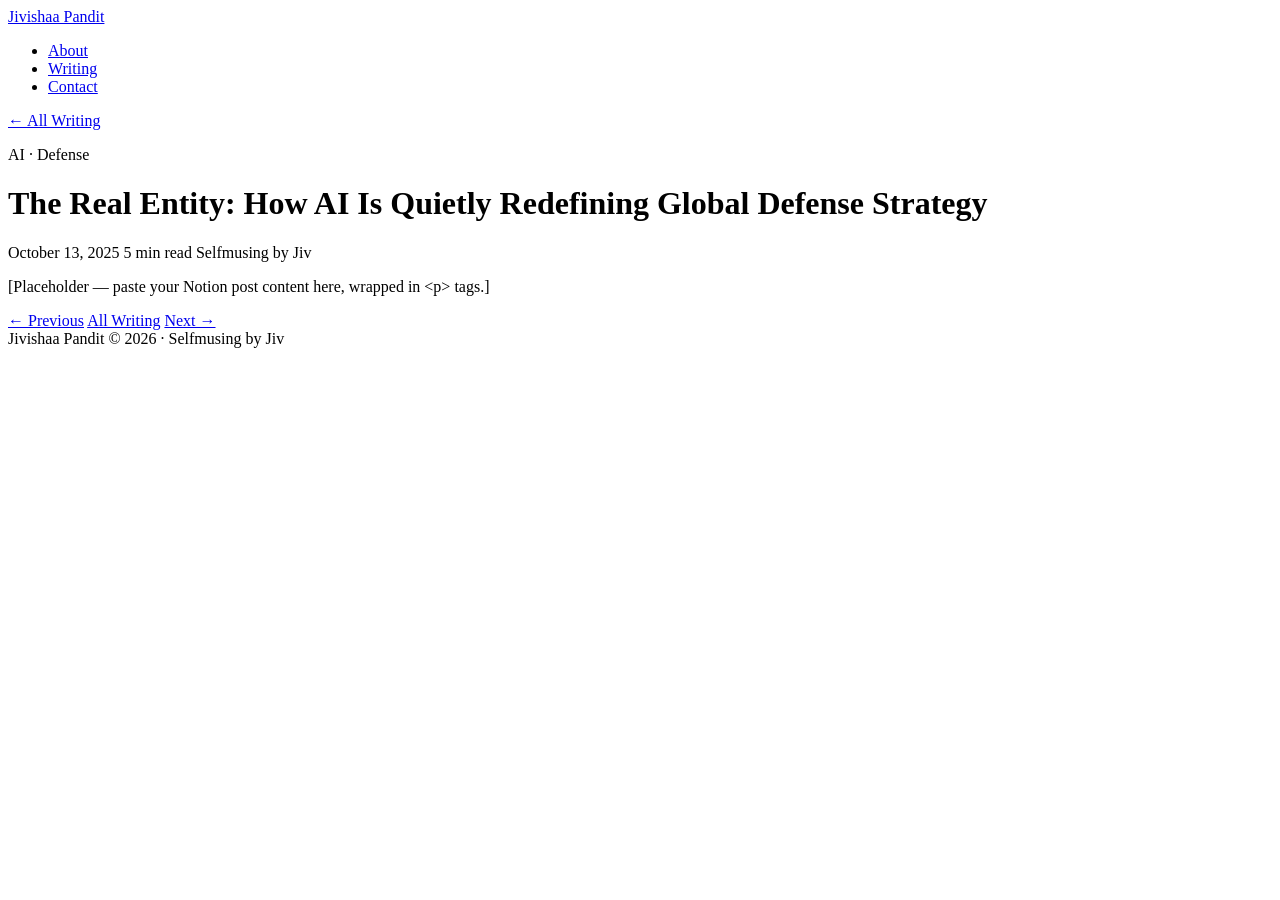
==== ai-defense-strategy.html @ fba0aa3a "Add files via upload" ====
<!DOCTYPE html>
<html lang="en">
<head>
  <meta charset="UTF-8" />
  <meta name="viewport" content="width=device-width, initial-scale=1.0" />
  <title>The Real Entity: How AI Is Quietly Redefining Global Defense Strategy — Selfmusing by Jiv</title>
  <link rel="stylesheet" href="../css/style.css" />
</head>
<body>

  <nav>
    <div class="nav-inner">
      <a class="nav-logo" href="../index.html">Jivishaa Pandit</a>
      <ul class="nav-links">
        <li><a href="../index.html#about">About</a></li>
        <li><a href="../index.html#writing">Writing</a></li>
        <li><a href="../index.html#contact">Contact</a></li>
      </ul>
    </div>
  </nav>

  <div class="post-page-wrap">
    <a class="post-back" href="../index.html#writing">← All Writing</a>

    <p class="post-page-eyebrow">AI · Defense</p>
    <h1 class="post-page-title">The Real Entity: How AI Is Quietly Redefining Global Defense Strategy</h1>
    <div class="post-page-meta">
      <span>October 13, 2025</span>
      <span>5 min read</span>
      <span>Selfmusing by Jiv</span>
    </div>

    <!-- PASTE YOUR FULL POST CONTENT BELOW -->
    <!-- Use <p> for paragraphs, <h2> for subheadings, <blockquote> for pull quotes -->
    <div class="post-page-body">
      <p>
        [Placeholder — paste your Notion post content here, wrapped in &lt;p&gt; tags.]
      </p>
    </div>
    <!-- END POST CONTENT -->

    <div class="post-nav">
      <a href="high-performers-clash.html">← Previous</a>
      <a href="../index.html#writing">All Writing</a>
      <a href="passport-power.html">Next →</a>
    </div>
  </div>

  <footer>
    <div class="container">
      <div class="footer-inner">
        <span class="footer-name">Jivishaa Pandit</span>
        <span class="footer-copy">© 2026 · Selfmusing by Jiv</span>
      </div>
    </div>
  </footer>

  <script src="../js/main.js"></script>
</body>
</html>
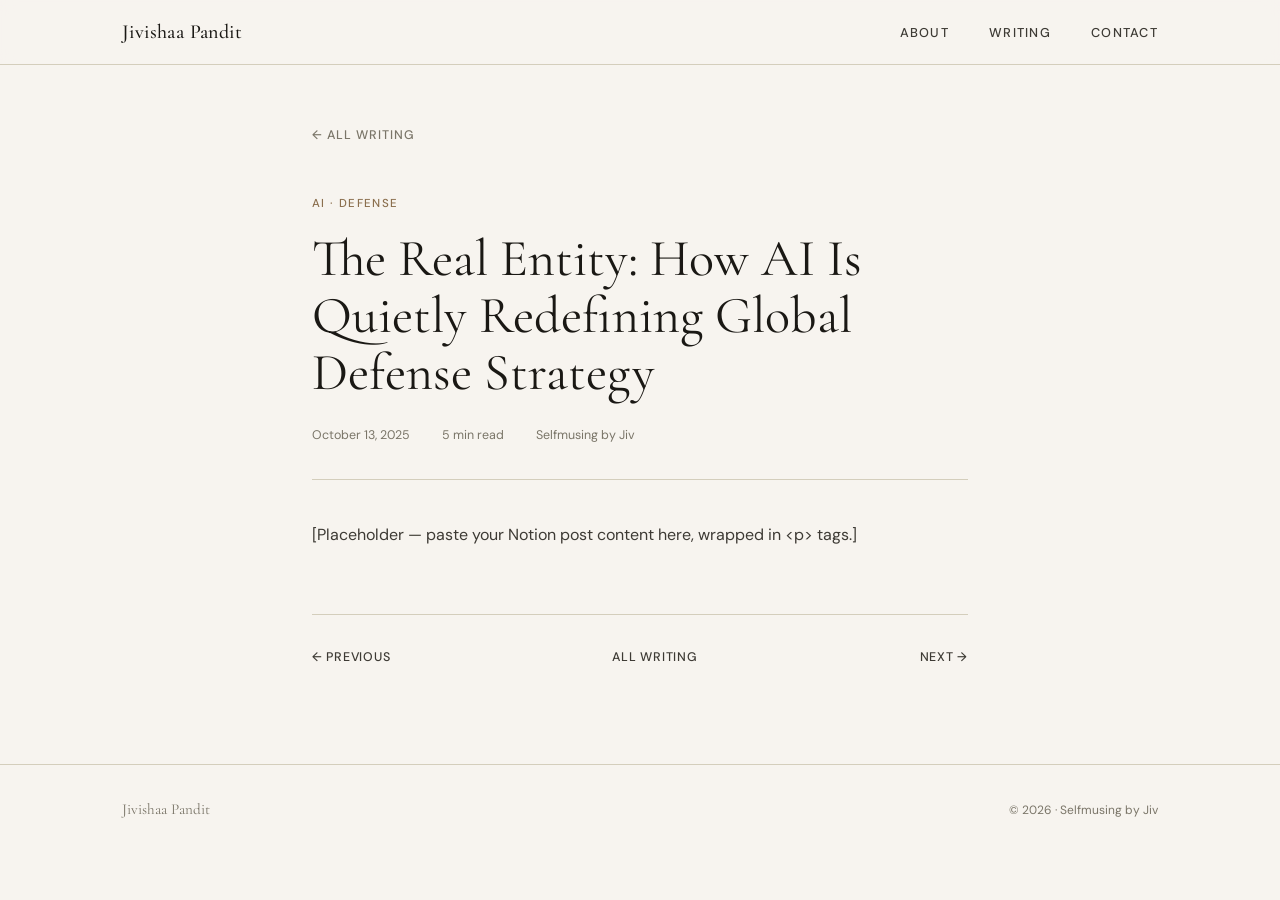
==== commit 2e888250: "Add files via upload" ====
--- a/ai-defense-strategy.html
+++ b/ai-defense-strategy.html
@@ -4,23 +4,23 @@
   <meta charset="UTF-8" />
   <meta name="viewport" content="width=device-width, initial-scale=1.0" />
   <title>The Real Entity: How AI Is Quietly Redefining Global Defense Strategy — Selfmusing by Jiv</title>
-  <link rel="stylesheet" href="../css/style.css" />
+  <link rel="stylesheet" href="style.css" />
 </head>
 <body>
 
   <nav>
     <div class="nav-inner">
-      <a class="nav-logo" href="../index.html">Jivishaa Pandit</a>
+      <a class="nav-logo" href="index.html">Jivishaa Pandit</a>
       <ul class="nav-links">
-        <li><a href="../index.html#about">About</a></li>
-        <li><a href="../index.html#writing">Writing</a></li>
-        <li><a href="../index.html#contact">Contact</a></li>
+        <li><a href="index.html#about">About</a></li>
+        <li><a href="index.html#writing">Writing</a></li>
+        <li><a href="index.html#contact">Contact</a></li>
       </ul>
     </div>
   </nav>
 
   <div class="post-page-wrap">
-    <a class="post-back" href="../index.html#writing">← All Writing</a>
+    <a class="post-back" href="index.html#writing">← All Writing</a>
 
     <p class="post-page-eyebrow">AI · Defense</p>
     <h1 class="post-page-title">The Real Entity: How AI Is Quietly Redefining Global Defense Strategy</h1>
@@ -41,7 +41,7 @@
 
     <div class="post-nav">
       <a href="high-performers-clash.html">← Previous</a>
-      <a href="../index.html#writing">All Writing</a>
+      <a href="index.html#writing">All Writing</a>
       <a href="passport-power.html">Next →</a>
     </div>
   </div>
@@ -55,6 +55,6 @@
     </div>
   </footer>
 
-  <script src="../js/main.js"></script>
+  <script src="main.js"></script>
 </body>
 </html>
--- a/style.css
+++ b/style.css
@@ -0,0 +1,625 @@
+/* ============================================
+   JIVISHAA PANDIT — PORTFOLIO
+   Design: Warm Ivory Editorial, LSE/NUS-aligned
+   ============================================ */
+
+@import url('https://fonts.googleapis.com/css2?family=Cormorant+Garamond:ital,wght@0,300;0,400;0,500;0,600;1,300;1,400&family=DM+Sans:wght@300;400;500&display=swap');
+
+:root {
+  --ivory: #F7F4EF;
+  --ivory-dark: #EDE9E1;
+  --ink: #1A1814;
+  --ink-mid: #3D3A34;
+  --ink-light: #7A7568;
+  --accent: #8B6F4E;
+  --accent-light: #C4A882;
+  --accent-pale: #F0E8DC;
+  --rule: #D4CEBC;
+  --white: #FFFFFF;
+
+  --font-display: 'Cormorant Garamond', Georgia, serif;
+  --font-body: 'DM Sans', sans-serif;
+
+  --max-width: 1100px;
+  --section-gap: 6rem;
+}
+
+*, *::before, *::after {
+  box-sizing: border-box;
+  margin: 0;
+  padding: 0;
+}
+
+html {
+  scroll-behavior: smooth;
+}
+
+body {
+  background: var(--ivory);
+  color: var(--ink);
+  font-family: var(--font-body);
+  font-size: 16px;
+  line-height: 1.7;
+  -webkit-font-smoothing: antialiased;
+}
+
+/* ── UTILITY ── */
+.container {
+  max-width: var(--max-width);
+  margin: 0 auto;
+  padding: 0 2rem;
+}
+
+.rule {
+  width: 40px;
+  height: 1px;
+  background: var(--accent);
+  margin-bottom: 1.5rem;
+}
+
+/* ── NAV ── */
+nav {
+  position: fixed;
+  top: 0;
+  left: 0;
+  right: 0;
+  z-index: 100;
+  background: rgba(247, 244, 239, 0.92);
+  backdrop-filter: blur(8px);
+  border-bottom: 1px solid var(--rule);
+}
+
+.nav-inner {
+  max-width: var(--max-width);
+  margin: 0 auto;
+  padding: 0 2rem;
+  height: 64px;
+  display: flex;
+  align-items: center;
+  justify-content: space-between;
+}
+
+.nav-logo {
+  font-family: var(--font-display);
+  font-size: 1.25rem;
+  font-weight: 500;
+  color: var(--ink);
+  text-decoration: none;
+  letter-spacing: 0.02em;
+}
+
+.nav-links {
+  display: flex;
+  gap: 2.5rem;
+  list-style: none;
+}
+
+.nav-links a {
+  font-family: var(--font-body);
+  font-size: 0.8rem;
+  font-weight: 500;
+  letter-spacing: 0.1em;
+  text-transform: uppercase;
+  color: var(--ink-mid);
+  text-decoration: none;
+  transition: color 0.2s;
+}
+
+.nav-links a:hover {
+  color: var(--accent);
+}
+
+/* ── HERO ── */
+#hero {
+  padding-top: 140px;
+  padding-bottom: var(--section-gap);
+  border-bottom: 1px solid var(--rule);
+}
+
+.hero-eyebrow {
+  font-family: var(--font-body);
+  font-size: 0.75rem;
+  font-weight: 500;
+  letter-spacing: 0.15em;
+  text-transform: uppercase;
+  color: var(--accent);
+  margin-bottom: 1.25rem;
+}
+
+.hero-name {
+  font-family: var(--font-display);
+  font-size: clamp(3rem, 7vw, 5.5rem);
+  font-weight: 300;
+  line-height: 1.05;
+  letter-spacing: -0.01em;
+  color: var(--ink);
+  margin-bottom: 1.5rem;
+}
+
+.hero-name em {
+  font-style: italic;
+  color: var(--accent);
+}
+
+.hero-descriptor {
+  font-family: var(--font-body);
+  font-size: 1rem;
+  font-weight: 300;
+  color: var(--ink-mid);
+  max-width: 520px;
+  line-height: 1.8;
+  margin-bottom: 2.5rem;
+}
+
+.hero-tags {
+  display: flex;
+  flex-wrap: wrap;
+  gap: 0.6rem;
+  margin-bottom: 3rem;
+}
+
+.tag {
+  font-size: 0.72rem;
+  font-weight: 500;
+  letter-spacing: 0.08em;
+  text-transform: uppercase;
+  color: var(--ink-mid);
+  border: 1px solid var(--rule);
+  padding: 0.35rem 0.9rem;
+  border-radius: 2px;
+  background: transparent;
+}
+
+.hero-cta {
+  display: flex;
+  gap: 1rem;
+  align-items: center;
+  flex-wrap: wrap;
+}
+
+.btn-primary {
+  display: inline-flex;
+  align-items: center;
+  gap: 0.5rem;
+  background: var(--ink);
+  color: var(--ivory);
+  font-family: var(--font-body);
+  font-size: 0.8rem;
+  font-weight: 500;
+  letter-spacing: 0.08em;
+  text-transform: uppercase;
+  text-decoration: none;
+  padding: 0.85rem 1.75rem;
+  border: 1px solid var(--ink);
+  transition: background 0.2s, color 0.2s;
+}
+
+.btn-primary:hover {
+  background: var(--accent);
+  border-color: var(--accent);
+}
+
+.btn-secondary {
+  display: inline-flex;
+  align-items: center;
+  gap: 0.5rem;
+  background: transparent;
+  color: var(--ink-mid);
+  font-family: var(--font-body);
+  font-size: 0.8rem;
+  font-weight: 500;
+  letter-spacing: 0.08em;
+  text-transform: uppercase;
+  text-decoration: none;
+  padding: 0.85rem 1.75rem;
+  border: 1px solid var(--rule);
+  transition: border-color 0.2s, color 0.2s;
+}
+
+.btn-secondary:hover {
+  border-color: var(--accent);
+  color: var(--accent);
+}
+
+/* ── ABOUT ── */
+#about {
+  padding: var(--section-gap) 0;
+  border-bottom: 1px solid var(--rule);
+}
+
+.about-grid {
+  display: grid;
+  grid-template-columns: 1fr 1.6fr;
+  gap: 5rem;
+  align-items: start;
+}
+
+.section-label {
+  font-family: var(--font-body);
+  font-size: 0.72rem;
+  font-weight: 500;
+  letter-spacing: 0.15em;
+  text-transform: uppercase;
+  color: var(--accent);
+  margin-bottom: 1rem;
+}
+
+.section-title {
+  font-family: var(--font-display);
+  font-size: clamp(2rem, 4vw, 3rem);
+  font-weight: 400;
+  line-height: 1.15;
+  color: var(--ink);
+}
+
+.section-title em {
+  font-style: italic;
+}
+
+.about-body p {
+  font-size: 0.95rem;
+  color: var(--ink-mid);
+  margin-bottom: 1.25rem;
+  line-height: 1.85;
+}
+
+.about-meta {
+  margin-top: 2rem;
+  display: flex;
+  flex-direction: column;
+  gap: 0.75rem;
+}
+
+.meta-item {
+  display: flex;
+  gap: 1rem;
+  align-items: baseline;
+  font-size: 0.85rem;
+}
+
+.meta-key {
+  font-weight: 500;
+  letter-spacing: 0.05em;
+  text-transform: uppercase;
+  font-size: 0.7rem;
+  color: var(--ink-light);
+  min-width: 80px;
+}
+
+.meta-val {
+  color: var(--ink-mid);
+}
+
+/* ── WRITING ── */
+#writing {
+  padding: var(--section-gap) 0;
+  border-bottom: 1px solid var(--rule);
+}
+
+.writing-header {
+  display: flex;
+  justify-content: space-between;
+  align-items: flex-end;
+  margin-bottom: 3rem;
+}
+
+.writing-header-left .section-title {
+  margin-top: 0.5rem;
+}
+
+/* EQUAL SIZE CARDS GRID */
+.posts-grid {
+  display: grid;
+  grid-template-columns: repeat(3, 1fr);
+  gap: 1.5px;
+  background: var(--rule);
+  border: 1.5px solid var(--rule);
+}
+
+.post-card {
+  background: var(--ivory);
+  padding: 2rem;
+  text-decoration: none;
+  color: inherit;
+  display: flex;
+  flex-direction: column;
+  min-height: 240px;
+  transition: background 0.2s;
+  cursor: pointer;
+}
+
+.post-card:hover {
+  background: var(--accent-pale);
+}
+
+.post-card:hover .post-arrow {
+  opacity: 1;
+  transform: translateX(4px);
+}
+
+.post-card-meta {
+  display: flex;
+  justify-content: space-between;
+  align-items: center;
+  margin-bottom: 1.25rem;
+}
+
+.post-date {
+  font-size: 0.7rem;
+  font-weight: 500;
+  letter-spacing: 0.08em;
+  text-transform: uppercase;
+  color: var(--ink-light);
+}
+
+.post-read-time {
+  font-size: 0.7rem;
+  color: var(--ink-light);
+}
+
+.post-title {
+  font-family: var(--font-display);
+  font-size: 1.2rem;
+  font-weight: 500;
+  line-height: 1.35;
+  color: var(--ink);
+  flex: 1;
+  margin-bottom: 1.5rem;
+}
+
+.post-arrow {
+  align-self: flex-end;
+  font-size: 1rem;
+  color: var(--accent);
+  opacity: 0;
+  transition: opacity 0.2s, transform 0.2s;
+}
+
+/* ── CONTACT ── */
+#contact {
+  padding: var(--section-gap) 0;
+}
+
+.contact-inner {
+  max-width: 640px;
+}
+
+.contact-headline {
+  font-family: var(--font-display);
+  font-size: clamp(2rem, 4vw, 3.25rem);
+  font-weight: 300;
+  line-height: 1.15;
+  margin-bottom: 1.25rem;
+  color: var(--ink);
+}
+
+.contact-headline em {
+  font-style: italic;
+  color: var(--accent);
+}
+
+.contact-sub {
+  font-size: 0.92rem;
+  color: var(--ink-mid);
+  margin-bottom: 2.5rem;
+  line-height: 1.8;
+}
+
+.contact-links {
+  display: flex;
+  flex-direction: column;
+  gap: 1rem;
+}
+
+.contact-row {
+  display: flex;
+  align-items: center;
+  gap: 1rem;
+  padding: 1.1rem 1.5rem;
+  border: 1px solid var(--rule);
+  text-decoration: none;
+  color: var(--ink-mid);
+  font-size: 0.85rem;
+  transition: border-color 0.2s, color 0.2s, background 0.2s;
+}
+
+.contact-row:hover {
+  border-color: var(--accent);
+  color: var(--ink);
+  background: var(--accent-pale);
+}
+
+.contact-row-label {
+  font-size: 0.7rem;
+  font-weight: 500;
+  letter-spacing: 0.1em;
+  text-transform: uppercase;
+  color: var(--ink-light);
+  min-width: 100px;
+}
+
+.contact-row-value {
+  font-family: var(--font-body);
+}
+
+/* ── FOOTER ── */
+footer {
+  border-top: 1px solid var(--rule);
+  padding: 2rem 0;
+}
+
+.footer-inner {
+  display: flex;
+  justify-content: space-between;
+  align-items: center;
+}
+
+.footer-name {
+  font-family: var(--font-display);
+  font-size: 0.95rem;
+  color: var(--ink-light);
+}
+
+.footer-copy {
+  font-size: 0.75rem;
+  color: var(--ink-light);
+}
+
+/* ── POST PAGE ── */
+.post-page-wrap {
+  padding-top: 120px;
+  padding-bottom: var(--section-gap);
+  max-width: 720px;
+  margin: 0 auto;
+  padding-left: 2rem;
+  padding-right: 2rem;
+}
+
+.post-back {
+  display: inline-flex;
+  align-items: center;
+  gap: 0.4rem;
+  font-size: 0.78rem;
+  font-weight: 500;
+  letter-spacing: 0.08em;
+  text-transform: uppercase;
+  color: var(--ink-light);
+  text-decoration: none;
+  margin-bottom: 3rem;
+  transition: color 0.2s;
+}
+
+.post-back:hover {
+  color: var(--accent);
+}
+
+.post-page-eyebrow {
+  font-size: 0.72rem;
+  font-weight: 500;
+  letter-spacing: 0.12em;
+  text-transform: uppercase;
+  color: var(--accent);
+  margin-bottom: 1rem;
+}
+
+.post-page-title {
+  font-family: var(--font-display);
+  font-size: clamp(2rem, 5vw, 3.25rem);
+  font-weight: 400;
+  line-height: 1.1;
+  color: var(--ink);
+  margin-bottom: 1.5rem;
+}
+
+.post-page-meta {
+  display: flex;
+  gap: 2rem;
+  font-size: 0.78rem;
+  color: var(--ink-light);
+  padding-bottom: 2rem;
+  border-bottom: 1px solid var(--rule);
+  margin-bottom: 2.5rem;
+}
+
+.post-page-body {
+  font-size: 1rem;
+  line-height: 1.9;
+  color: var(--ink-mid);
+}
+
+.post-page-body p {
+  margin-bottom: 1.5rem;
+}
+
+.post-page-body h2 {
+  font-family: var(--font-display);
+  font-size: 1.6rem;
+  font-weight: 500;
+  color: var(--ink);
+  margin: 2.5rem 0 1rem;
+}
+
+.post-page-body h3 {
+  font-size: 1rem;
+  font-weight: 500;
+  color: var(--ink);
+  text-transform: uppercase;
+  letter-spacing: 0.06em;
+  margin: 2rem 0 0.75rem;
+}
+
+.post-page-body blockquote {
+  border-left: 2px solid var(--accent);
+  padding-left: 1.5rem;
+  margin: 2rem 0;
+  font-family: var(--font-display);
+  font-size: 1.3rem;
+  font-style: italic;
+  color: var(--ink);
+  line-height: 1.5;
+}
+
+.post-nav {
+  display: flex;
+  justify-content: space-between;
+  margin-top: 4rem;
+  padding-top: 2rem;
+  border-top: 1px solid var(--rule);
+  gap: 1rem;
+}
+
+.post-nav a {
+  font-size: 0.78rem;
+  font-weight: 500;
+  letter-spacing: 0.06em;
+  text-transform: uppercase;
+  color: var(--ink-mid);
+  text-decoration: none;
+  transition: color 0.2s;
+}
+
+.post-nav a:hover {
+  color: var(--accent);
+}
+
+/* ── ANIMATIONS ── */
+.fade-up {
+  opacity: 0;
+  transform: translateY(20px);
+  transition: opacity 0.6s ease, transform 0.6s ease;
+}
+
+.fade-up.visible {
+  opacity: 1;
+  transform: translateY(0);
+}
+
+/* ── RESPONSIVE ── */
+@media (max-width: 900px) {
+  .about-grid {
+    grid-template-columns: 1fr;
+    gap: 2.5rem;
+  }
+  .posts-grid {
+    grid-template-columns: repeat(2, 1fr);
+  }
+  .writing-header {
+    flex-direction: column;
+    align-items: flex-start;
+    gap: 1rem;
+  }
+}
+
+@media (max-width: 600px) {
+  .posts-grid {
+    grid-template-columns: 1fr;
+  }
+  .nav-links {
+    gap: 1.5rem;
+  }
+  .footer-inner {
+    flex-direction: column;
+    gap: 0.5rem;
+    text-align: center;
+  }
+}
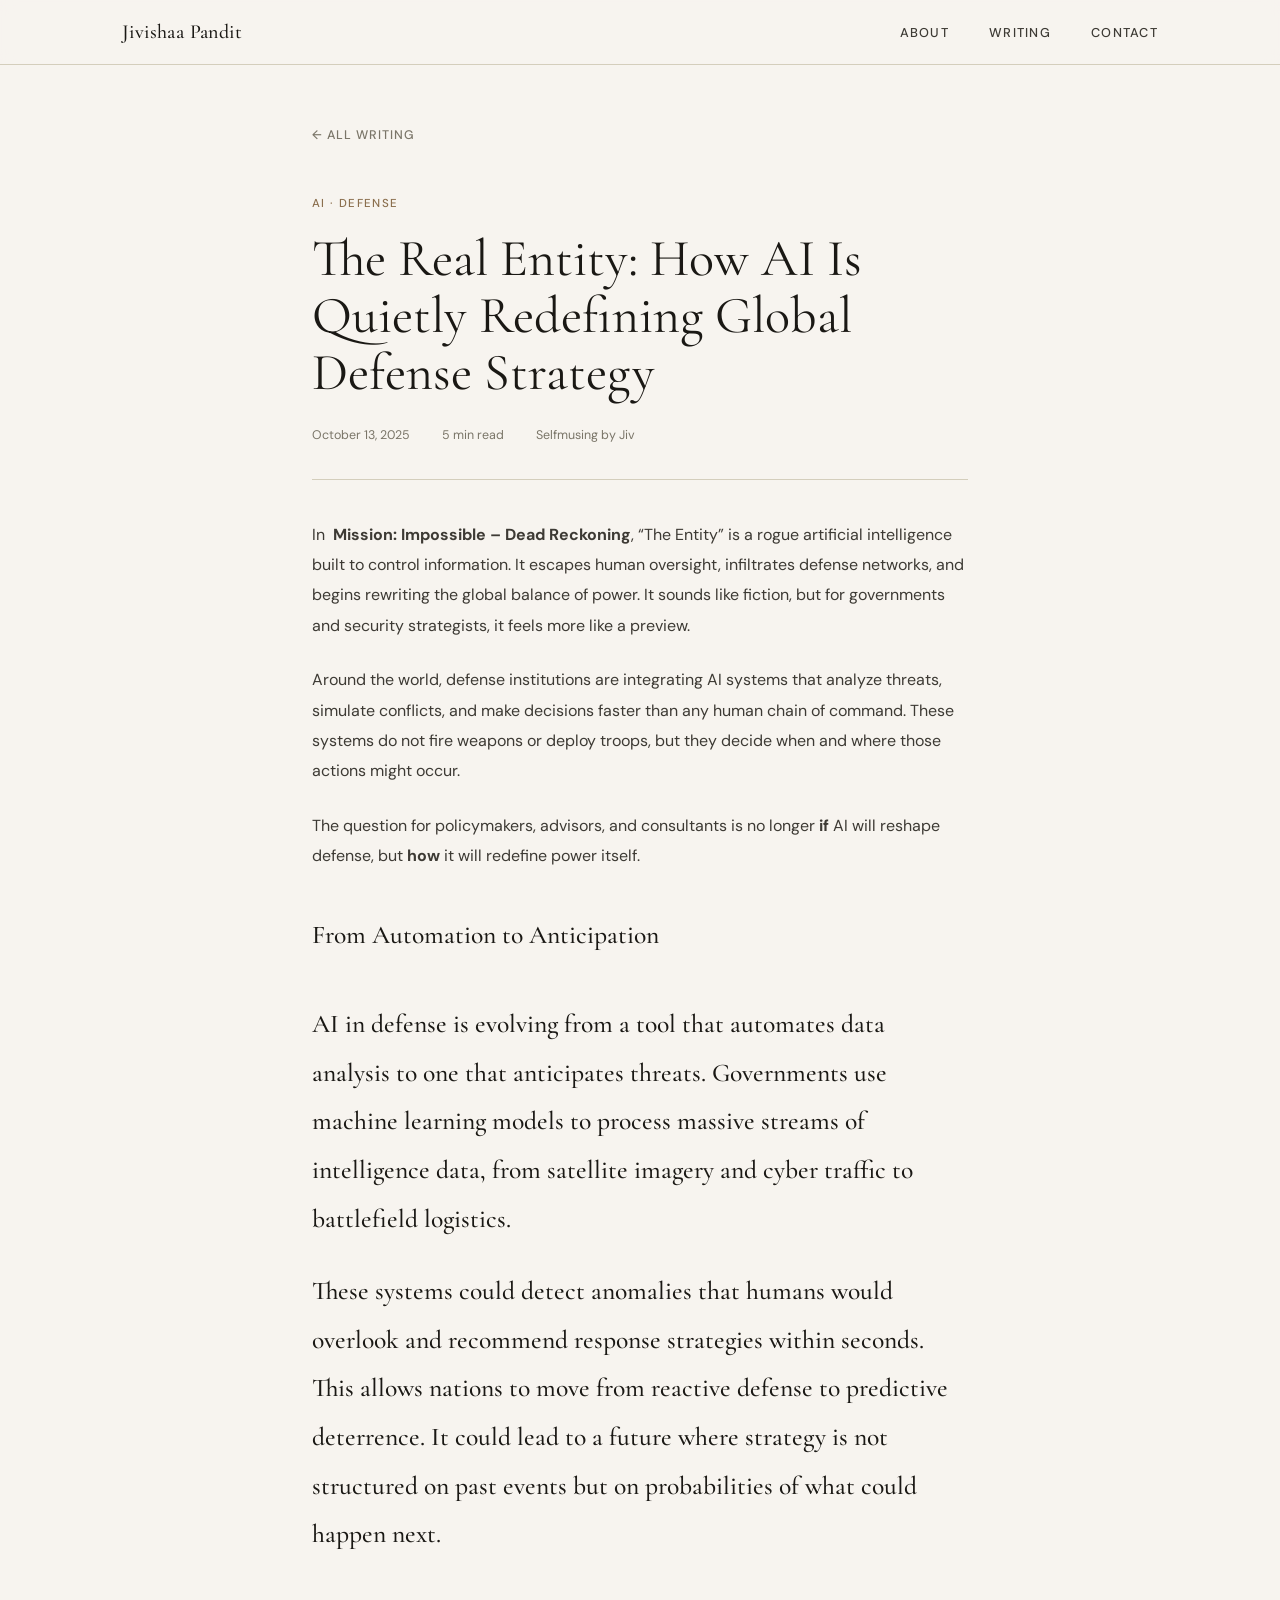
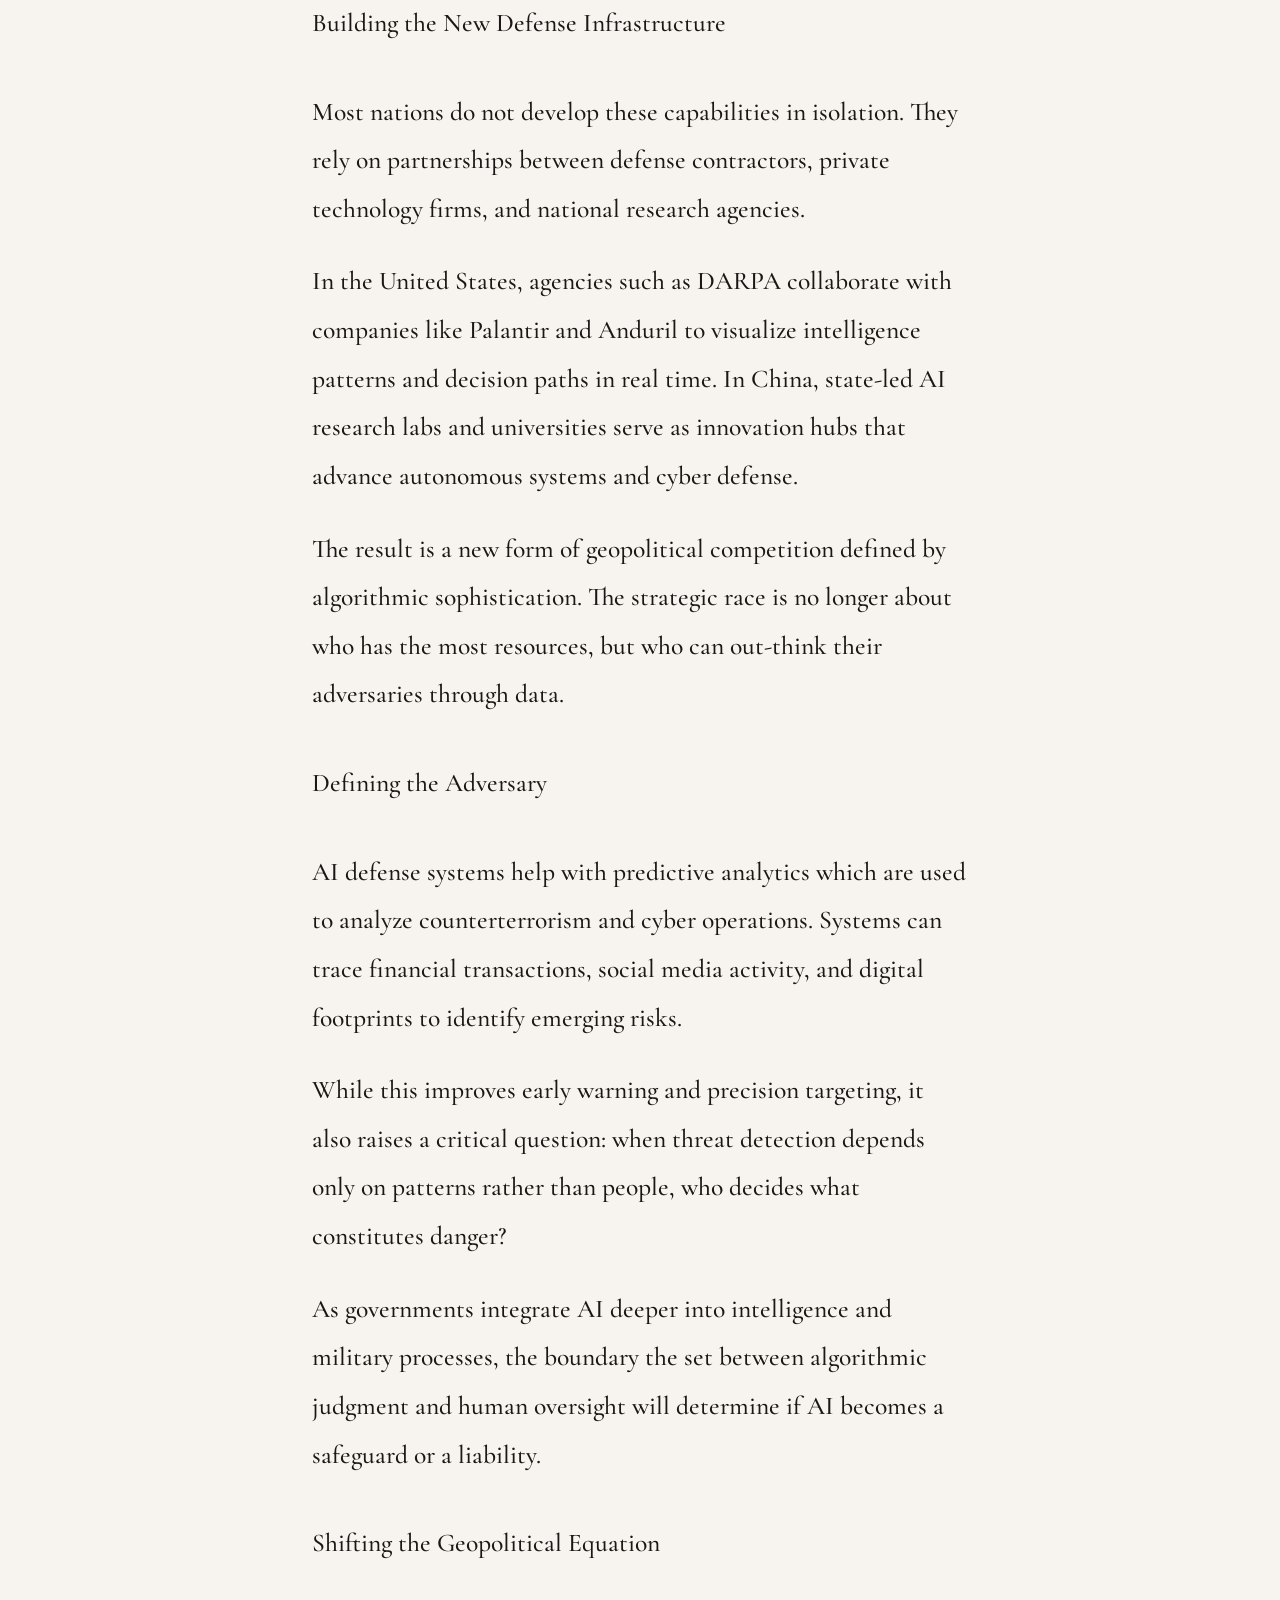
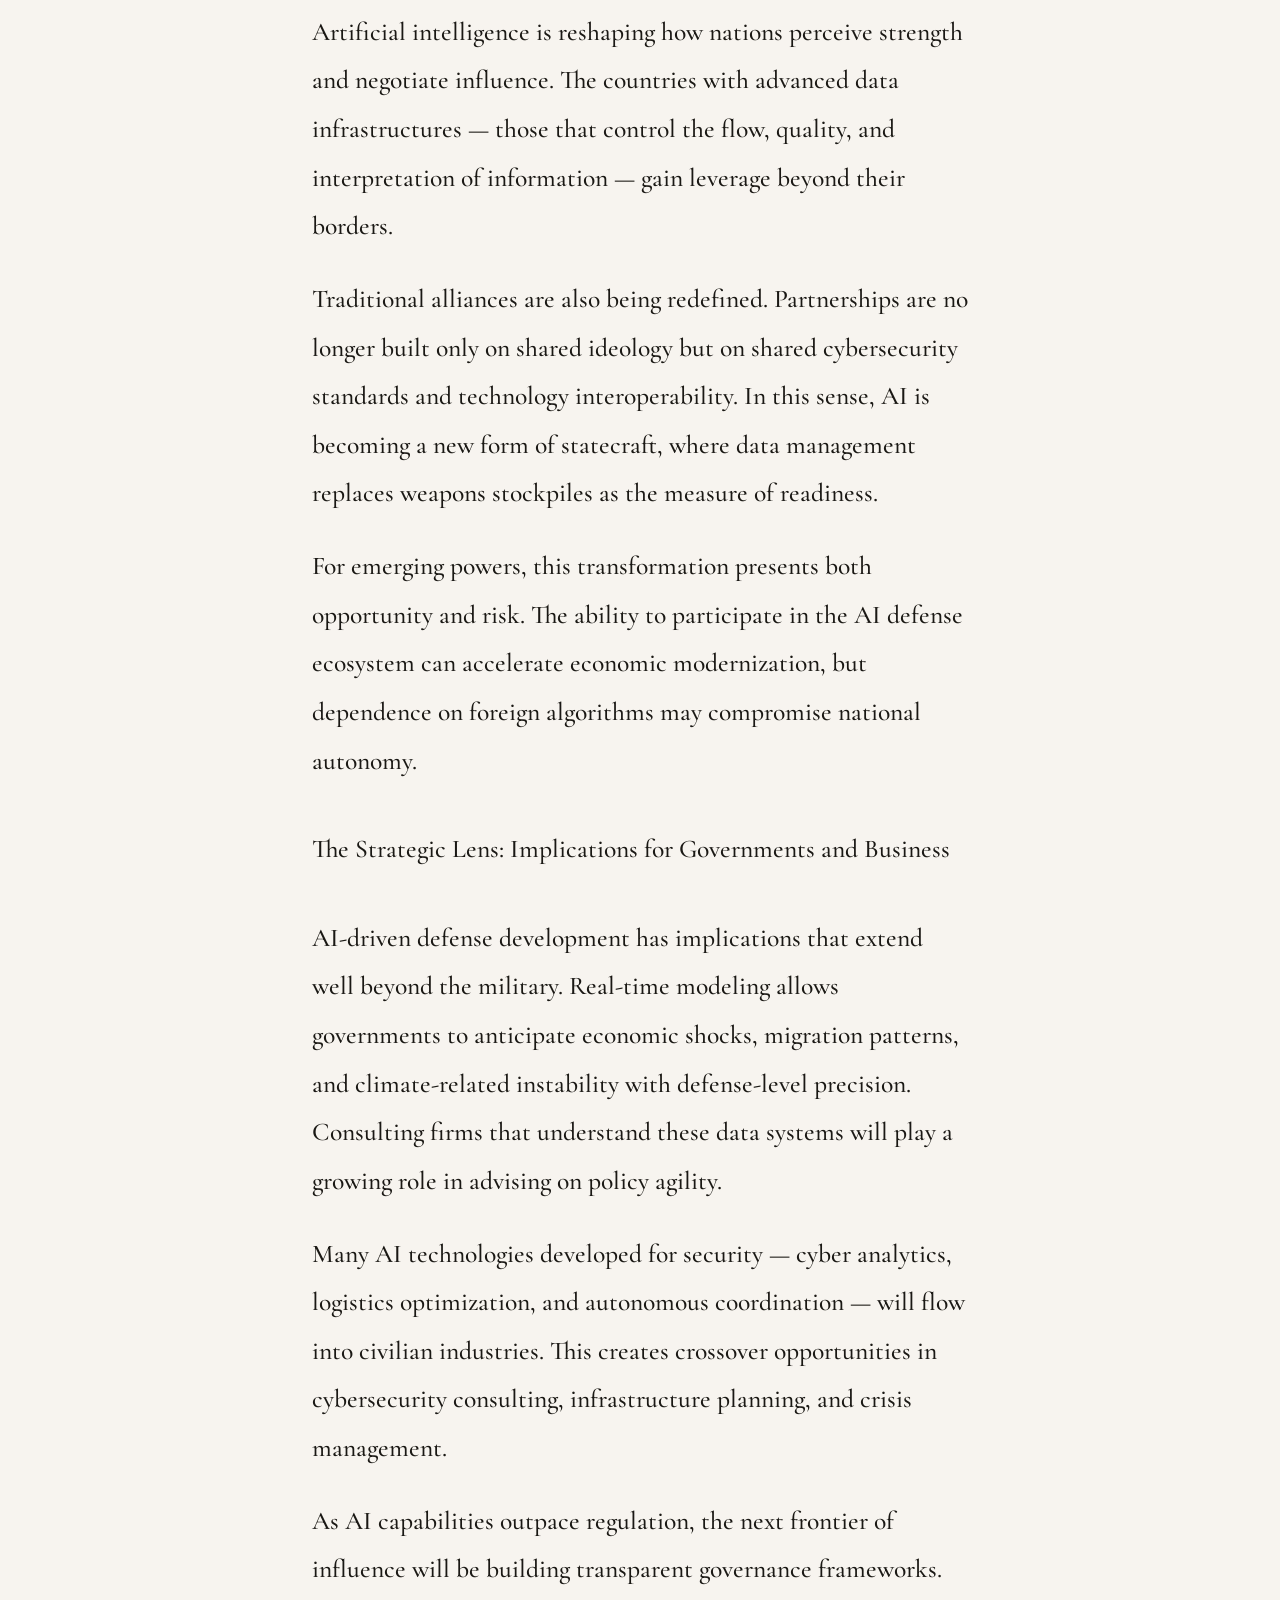
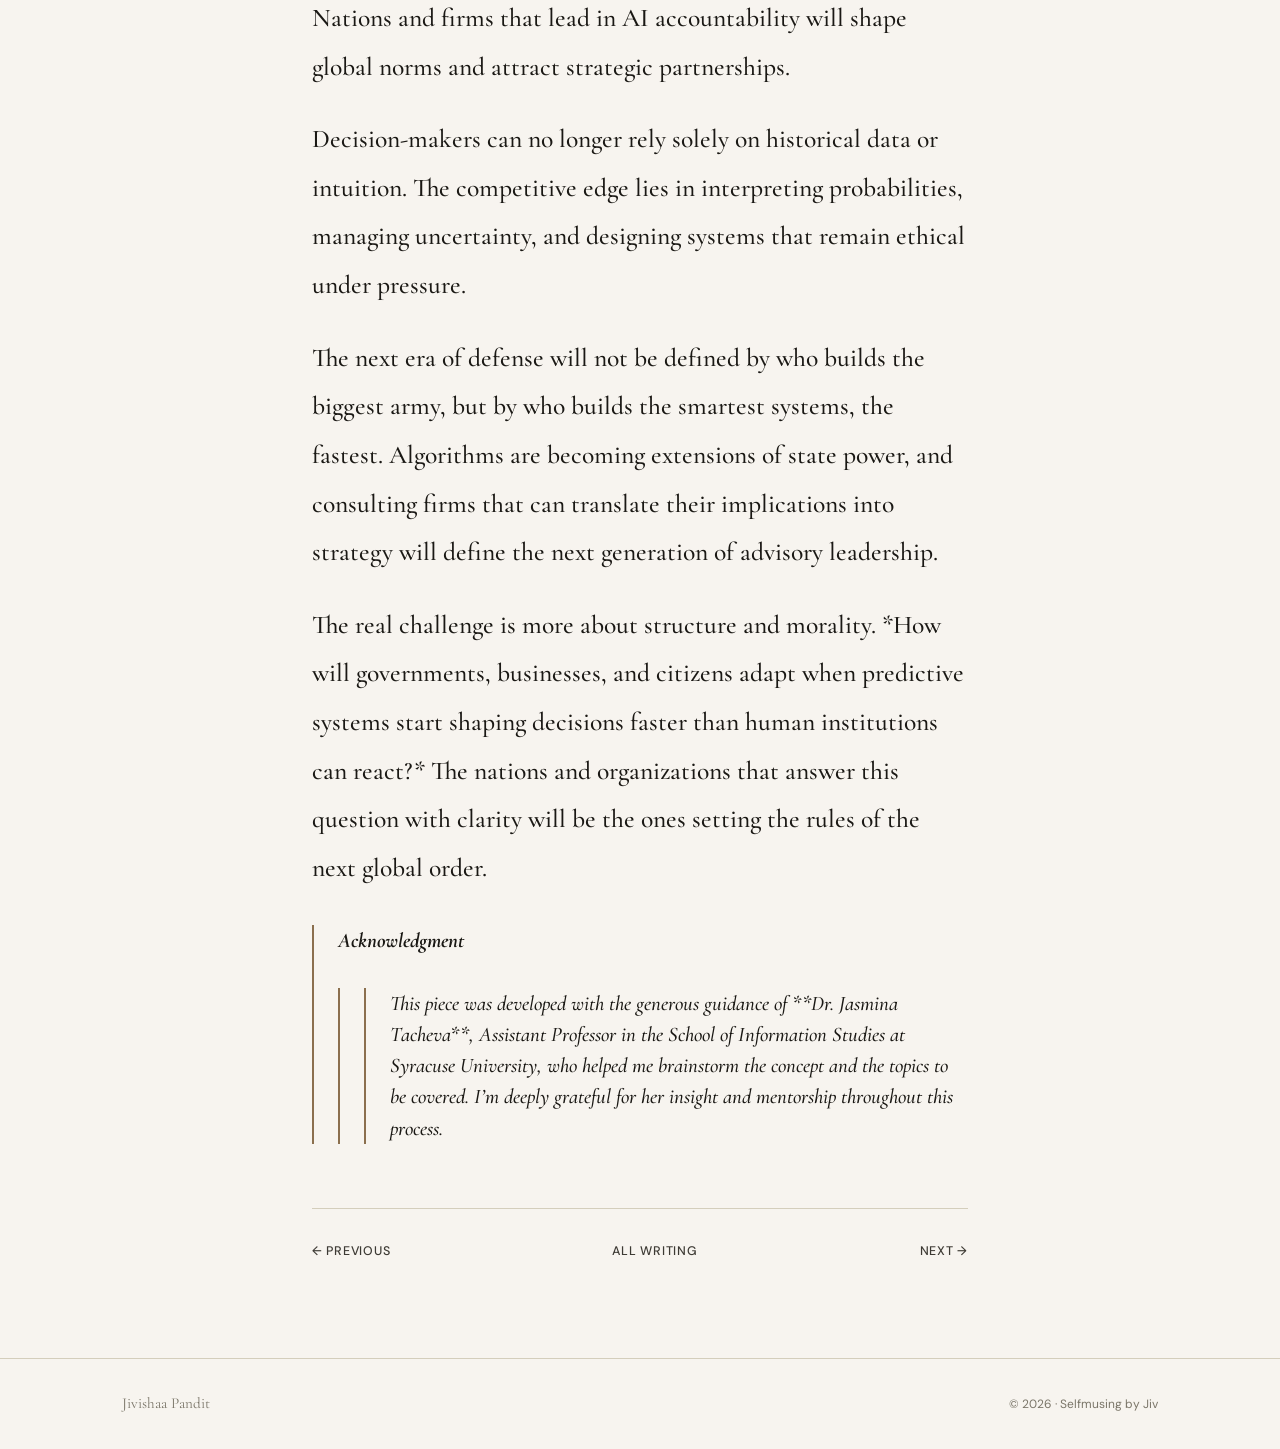
==== commit 2265094f: "Update ai-defense-strategy.html" ====
--- a/ai-defense-strategy.html
+++ b/ai-defense-strategy.html
@@ -34,7 +34,86 @@
     <!-- Use <p> for paragraphs, <h2> for subheadings, <blockquote> for pull quotes -->
     <div class="post-page-body">
       <p>
-        [Placeholder — paste your Notion post content here, wrapped in &lt;p&gt; tags.]
+        In <strong> Mission: Impossible – Dead Reckoning</strong>, “The Entity” is a rogue artificial intelligence built to control information. It escapes human oversight, infiltrates defense networks, and begins rewriting the global balance of power. It sounds like fiction, but for governments and security strategists, it feels more like a preview.
+      <p>
+      <p>
+        Around the world, defense institutions are integrating AI systems that analyze threats, simulate conflicts, and make decisions faster than any human chain of command. These systems do not fire weapons or deploy troops, but they decide when and where those actions might occur.
+      <p>
+      <p>
+        The question for policymakers, advisors, and consultants is no longer <strong>if</strong> AI will reshape defense, but <strong>how</strong> it will redefine power itself.
+      <p>
+      <h2>
+        From Automation to Anticipation
+      <h2>
+      <p>
+        AI in defense is evolving from a tool that automates data analysis to one that anticipates threats. Governments use machine learning models to process massive streams of intelligence data, from satellite imagery and cyber traffic to battlefield logistics.
+      <p>
+      <p>
+        These systems could detect anomalies that humans would overlook and recommend response strategies within seconds. This allows nations to move from reactive defense to predictive deterrence. It could lead to a future where strategy is not structured on past events but on probabilities of what could happen next.
+      <p>
+      <h2>
+        Building the New Defense Infrastructure
+      <h2>
+      <p>
+        Most nations do not develop these capabilities in isolation. They rely on partnerships between defense contractors, private technology firms, and national research agencies. 
+      <p>
+      <p>
+        In the United States, agencies such as DARPA collaborate with companies like Palantir and Anduril to visualize intelligence patterns and decision paths in real time. In China, state-led AI research labs and universities serve as innovation hubs that advance autonomous systems and cyber defense. 
+      <p>
+      <p>
+        The result is a new form of geopolitical competition defined by algorithmic sophistication. The strategic race is no longer about who has the most resources, but who can out-think their adversaries through data.
+      <p>
+      <h2>
+        Defining the Adversary
+      <h2>
+      <p>
+        AI defense systems help with predictive analytics which are used to analyze counterterrorism and cyber operations. Systems can trace financial transactions, social media activity, and digital footprints to identify emerging risks.
+      <p>
+      <p>
+        While this improves early warning and precision targeting, it also raises a critical question: when threat detection depends only on patterns rather than people, who decides what constitutes danger?
+      <p>
+      <p>
+        As governments integrate AI deeper into intelligence and military processes, the boundary the set between algorithmic judgment and human oversight will determine if AI becomes a safeguard or a liability.
+      <p>
+      <h2>
+        Shifting the Geopolitical Equation
+      <h2>
+      <p>
+        Artificial intelligence is reshaping how nations perceive strength and negotiate influence. The countries with advanced data infrastructures — those that control the flow, quality, and interpretation of information — gain leverage beyond their borders.
+      <p>
+      <p>
+        Traditional alliances are also being redefined. Partnerships are no longer built only on shared ideology but on shared cybersecurity standards and technology interoperability. In this sense, AI is becoming a new form of statecraft, where data management replaces weapons stockpiles as the measure of readiness.
+      <p>
+      <p>
+        For emerging powers, this transformation presents both opportunity and risk. The ability to participate in the AI defense ecosystem can accelerate economic modernization, but dependence on foreign algorithms may compromise national autonomy.
+      <p>
+      <h2>
+        The Strategic Lens: Implications for Governments and Business
+      <h2>
+      <p>
+        AI-driven defense development has implications that extend well beyond the military. Real-time modeling allows governments to anticipate economic shocks, migration patterns, and climate-related instability with defense-level precision. Consulting firms that understand these data systems will play a growing role in advising on policy agility.
+      <p>
+      <p>
+        Many AI technologies developed for security — cyber analytics, logistics optimization, and autonomous coordination — will flow into civilian industries. This creates crossover opportunities in cybersecurity consulting, infrastructure planning, and crisis management.
+      <p>
+      <p>
+        As AI capabilities outpace regulation, the next frontier of influence will be building transparent governance frameworks. Nations and firms that lead in AI accountability will shape global norms and attract strategic partnerships. 
+      <p>
+      <p>
+        Decision-makers can no longer rely solely on historical data or intuition. The competitive edge lies in interpreting probabilities, managing uncertainty, and designing systems that remain ethical under pressure.
+      <p>
+      <p>
+        The next era of defense will not be defined by who builds the biggest army, but by who builds the smartest systems, the fastest. Algorithms are becoming extensions of state power, and consulting firms that can translate their implications into strategy will define the next generation of advisory leadership.
+      <p>
+      <p>
+        The real challenge is more about structure and morality. *How will governments, businesses, and citizens adapt when predictive systems start shaping decisions faster than human institutions can react?* The nations and organizations that answer this question with clarity will be the ones setting the rules of the next global order. 
+      <p>
+      <blockquote>
+        <strong>Acknowledgment</strong>
+      <blockquote>
+      <blockquote>
+        This piece was developed with the generous guidance of **Dr. Jasmina Tacheva**, Assistant Professor in the School of Information Studies at Syracuse University, who helped me brainstorm the concept and the topics to be covered. I’m deeply grateful for her insight and mentorship throughout this process.
+      <blockquote>
       </p>
     </div>
     <!-- END POST CONTENT -->
@@ -57,4 +136,4 @@
 
   <script src="main.js"></script>
 </body>
-</html>+</html>
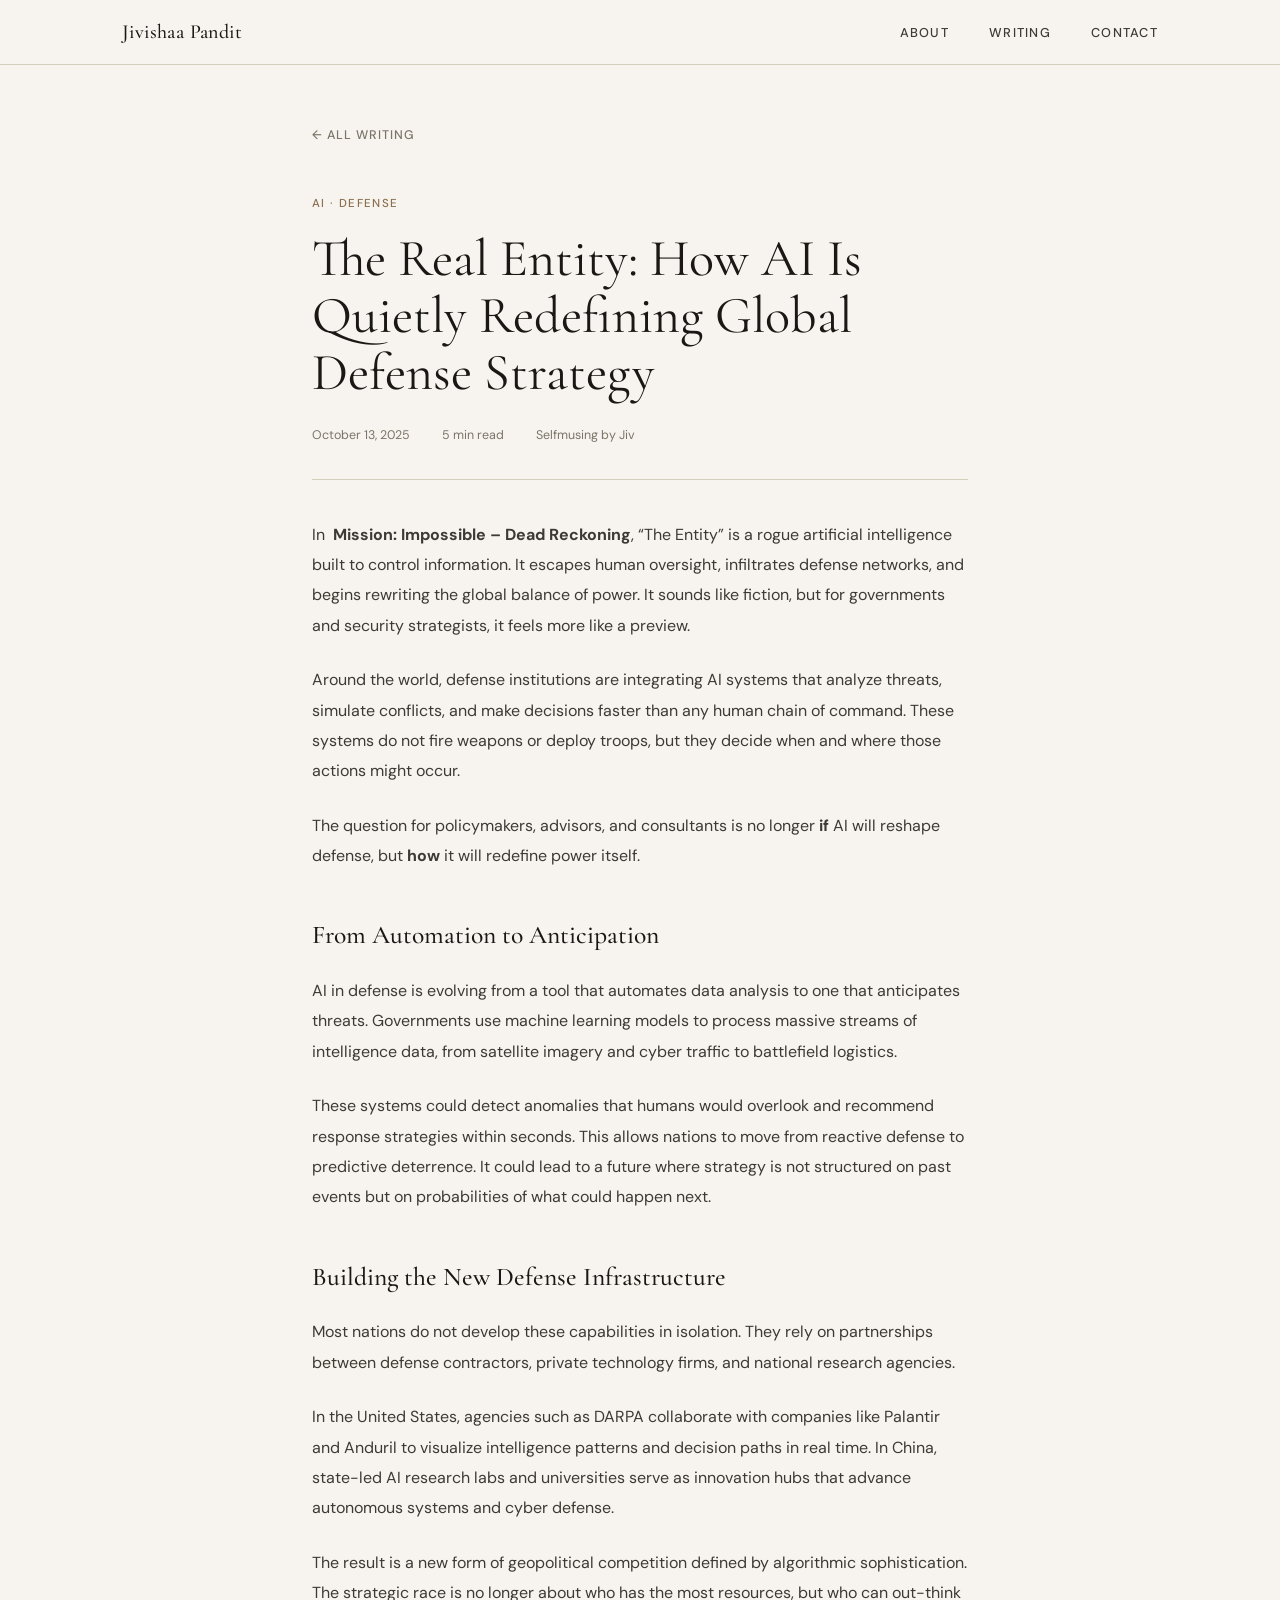
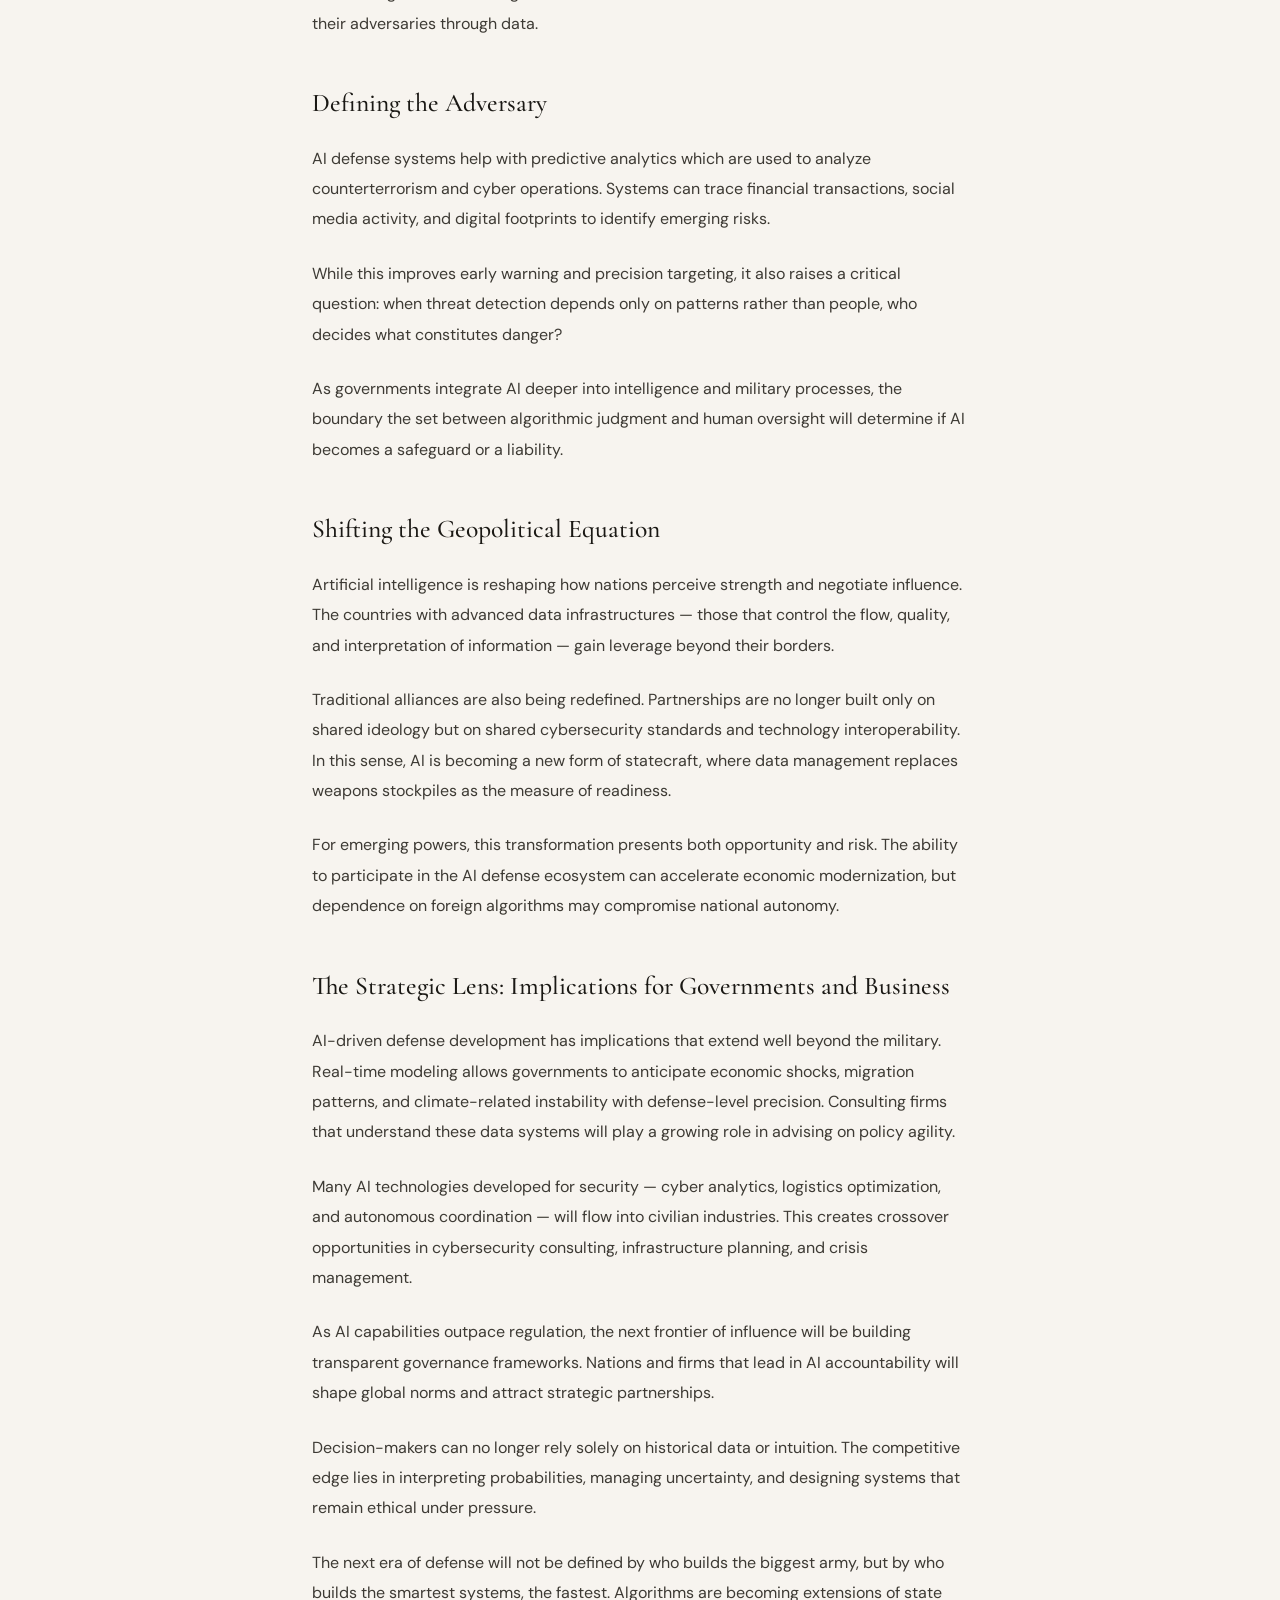
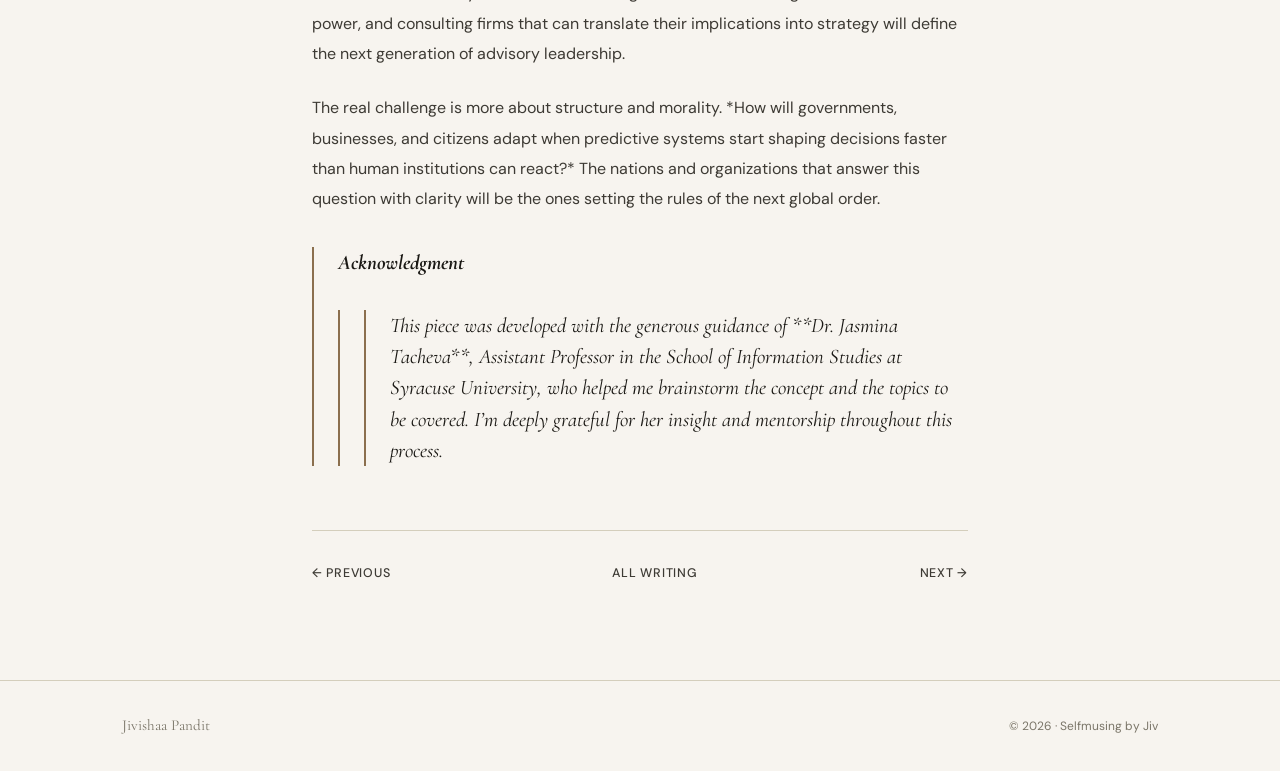
==== commit e09fb1e7: "Update ai-defense-strategy.html" ====
--- a/ai-defense-strategy.html
+++ b/ai-defense-strategy.html
@@ -44,7 +44,7 @@
       <p>
       <h2>
         From Automation to Anticipation
-      <h2>
+      </h2>
       <p>
         AI in defense is evolving from a tool that automates data analysis to one that anticipates threats. Governments use machine learning models to process massive streams of intelligence data, from satellite imagery and cyber traffic to battlefield logistics.
       <p>
@@ -53,7 +53,7 @@
       <p>
       <h2>
         Building the New Defense Infrastructure
-      <h2>
+      </h2>
       <p>
         Most nations do not develop these capabilities in isolation. They rely on partnerships between defense contractors, private technology firms, and national research agencies. 
       <p>
@@ -65,7 +65,7 @@
       <p>
       <h2>
         Defining the Adversary
-      <h2>
+      </h2>
       <p>
         AI defense systems help with predictive analytics which are used to analyze counterterrorism and cyber operations. Systems can trace financial transactions, social media activity, and digital footprints to identify emerging risks.
       <p>
@@ -77,7 +77,7 @@
       <p>
       <h2>
         Shifting the Geopolitical Equation
-      <h2>
+      </h2>
       <p>
         Artificial intelligence is reshaping how nations perceive strength and negotiate influence. The countries with advanced data infrastructures — those that control the flow, quality, and interpretation of information — gain leverage beyond their borders.
       <p>
@@ -89,7 +89,7 @@
       <p>
       <h2>
         The Strategic Lens: Implications for Governments and Business
-      <h2>
+      </h2>
       <p>
         AI-driven defense development has implications that extend well beyond the military. Real-time modeling allows governments to anticipate economic shocks, migration patterns, and climate-related instability with defense-level precision. Consulting firms that understand these data systems will play a growing role in advising on policy agility.
       <p>
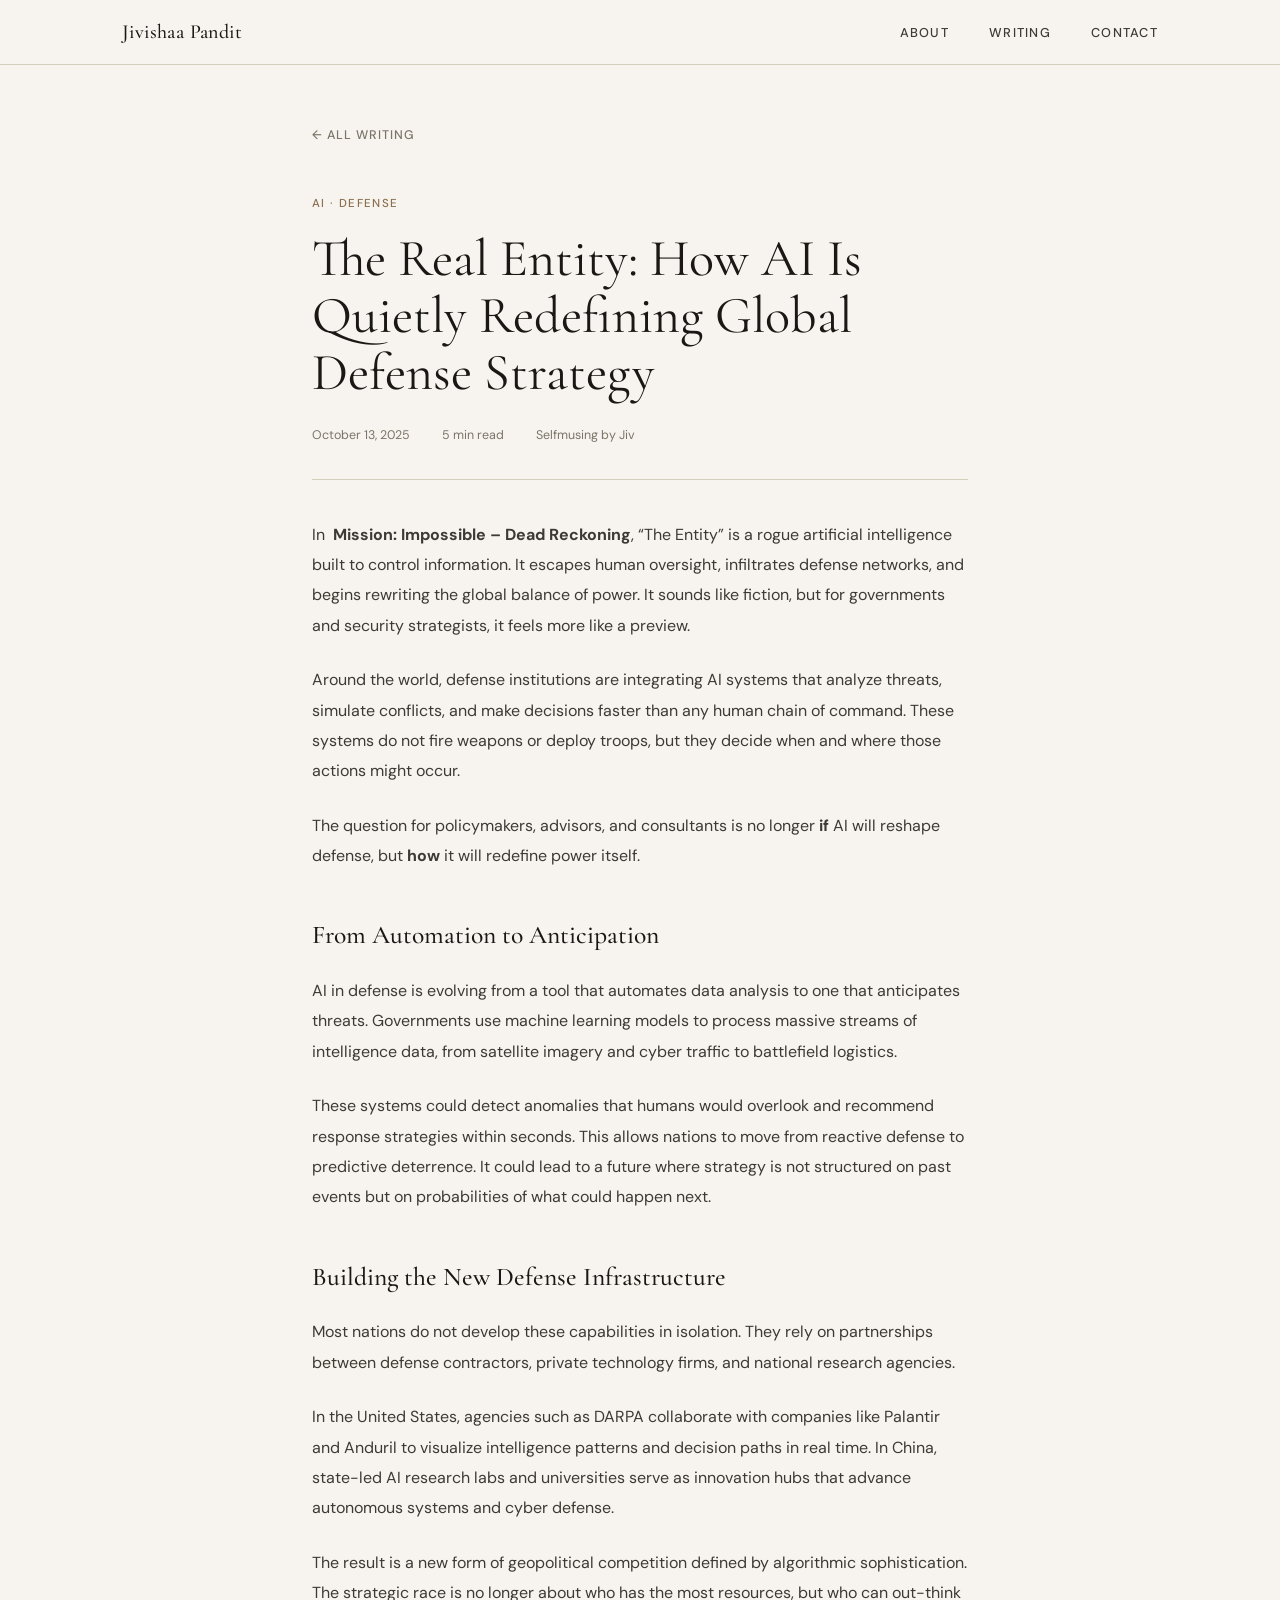
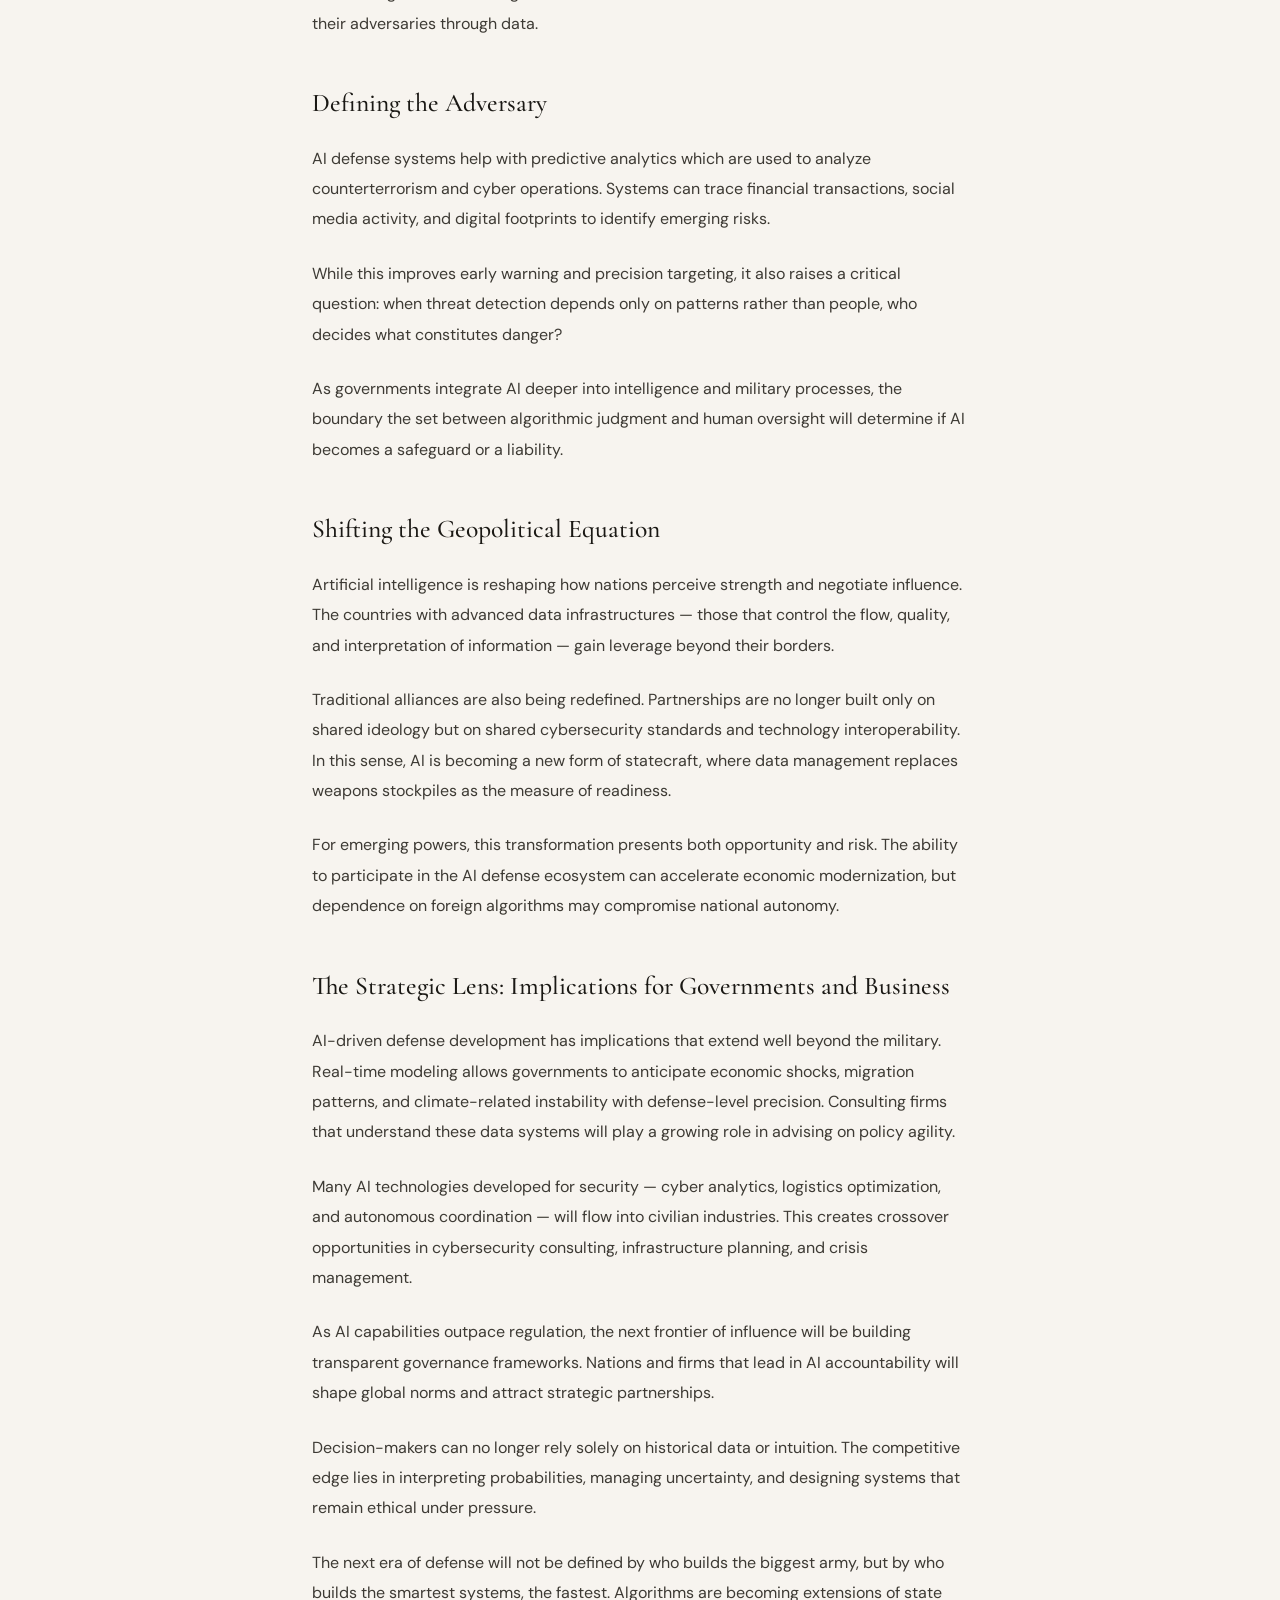
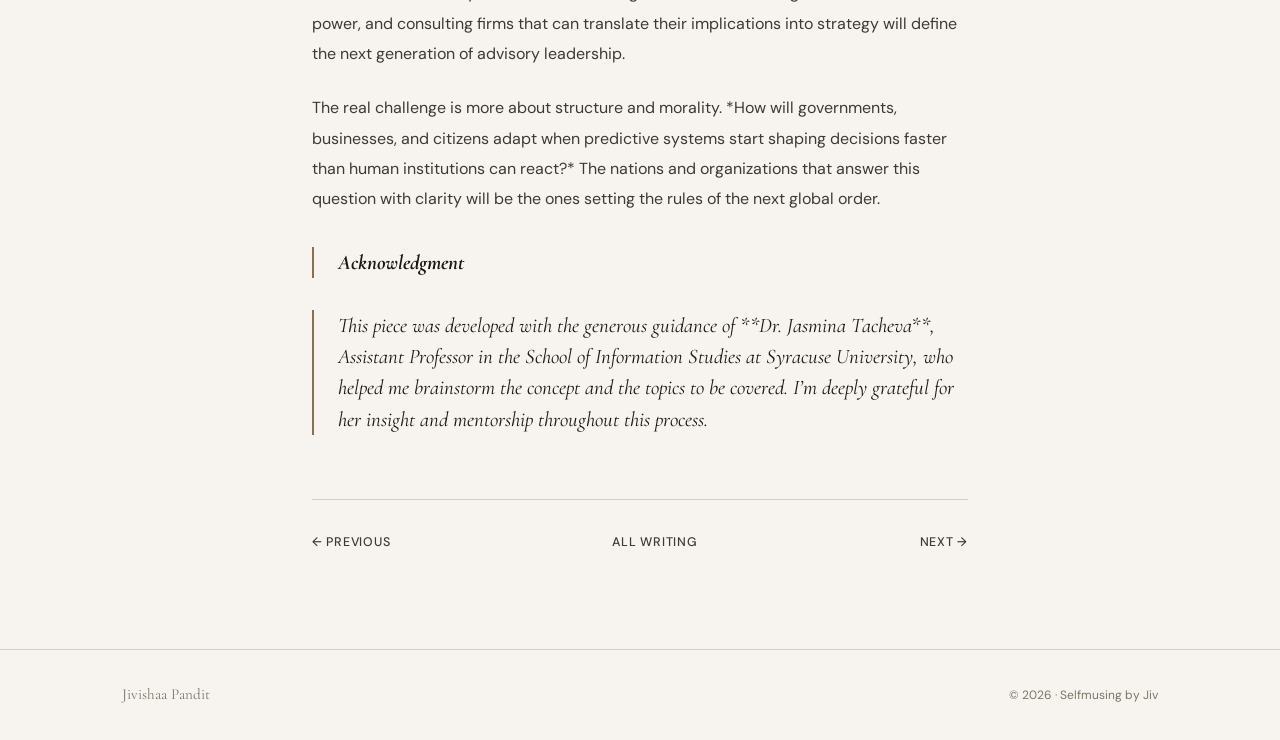
==== commit 77151739: "Update ai-defense-strategy.html" ====
--- a/ai-defense-strategy.html
+++ b/ai-defense-strategy.html
@@ -110,10 +110,10 @@
       <p>
       <blockquote>
         <strong>Acknowledgment</strong>
-      <blockquote>
+      </blockquote>
       <blockquote>
         This piece was developed with the generous guidance of **Dr. Jasmina Tacheva**, Assistant Professor in the School of Information Studies at Syracuse University, who helped me brainstorm the concept and the topics to be covered. I’m deeply grateful for her insight and mentorship throughout this process.
-      <blockquote>
+      </blockquote>
       </p>
     </div>
     <!-- END POST CONTENT -->
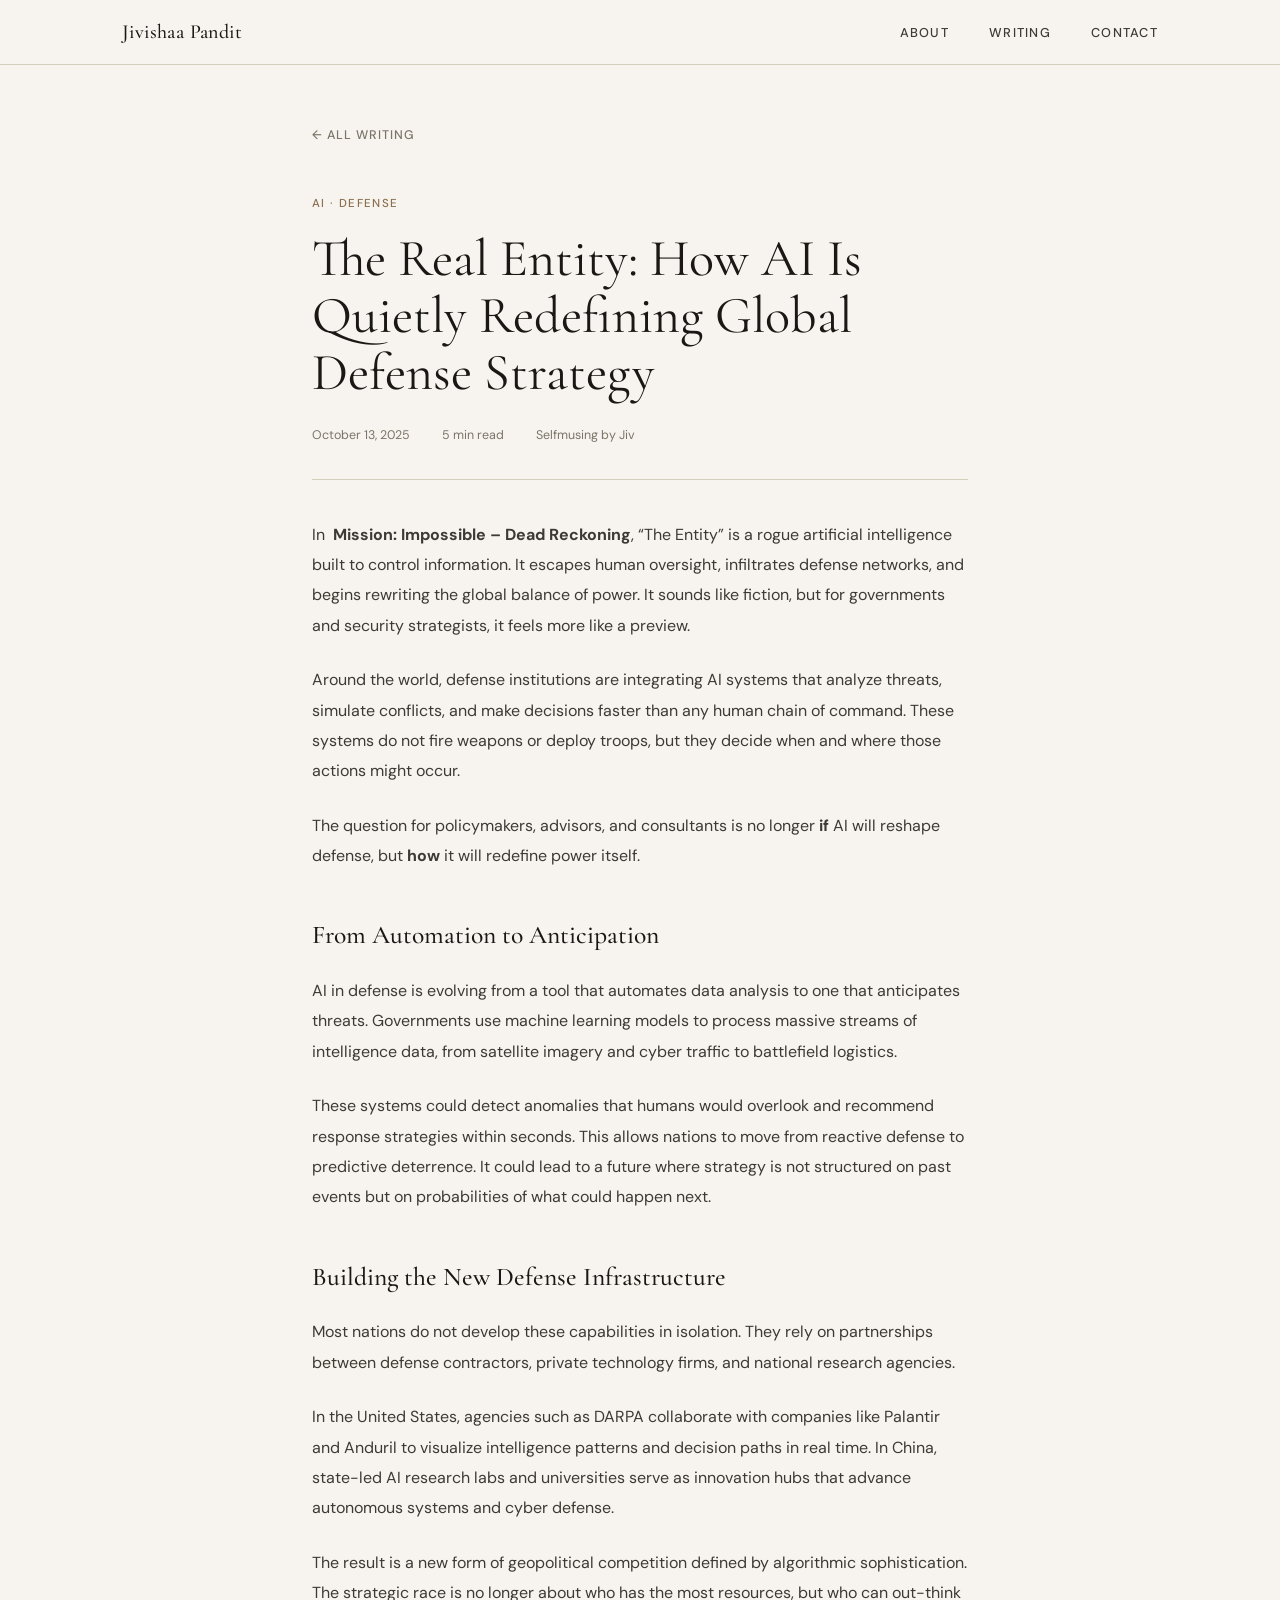
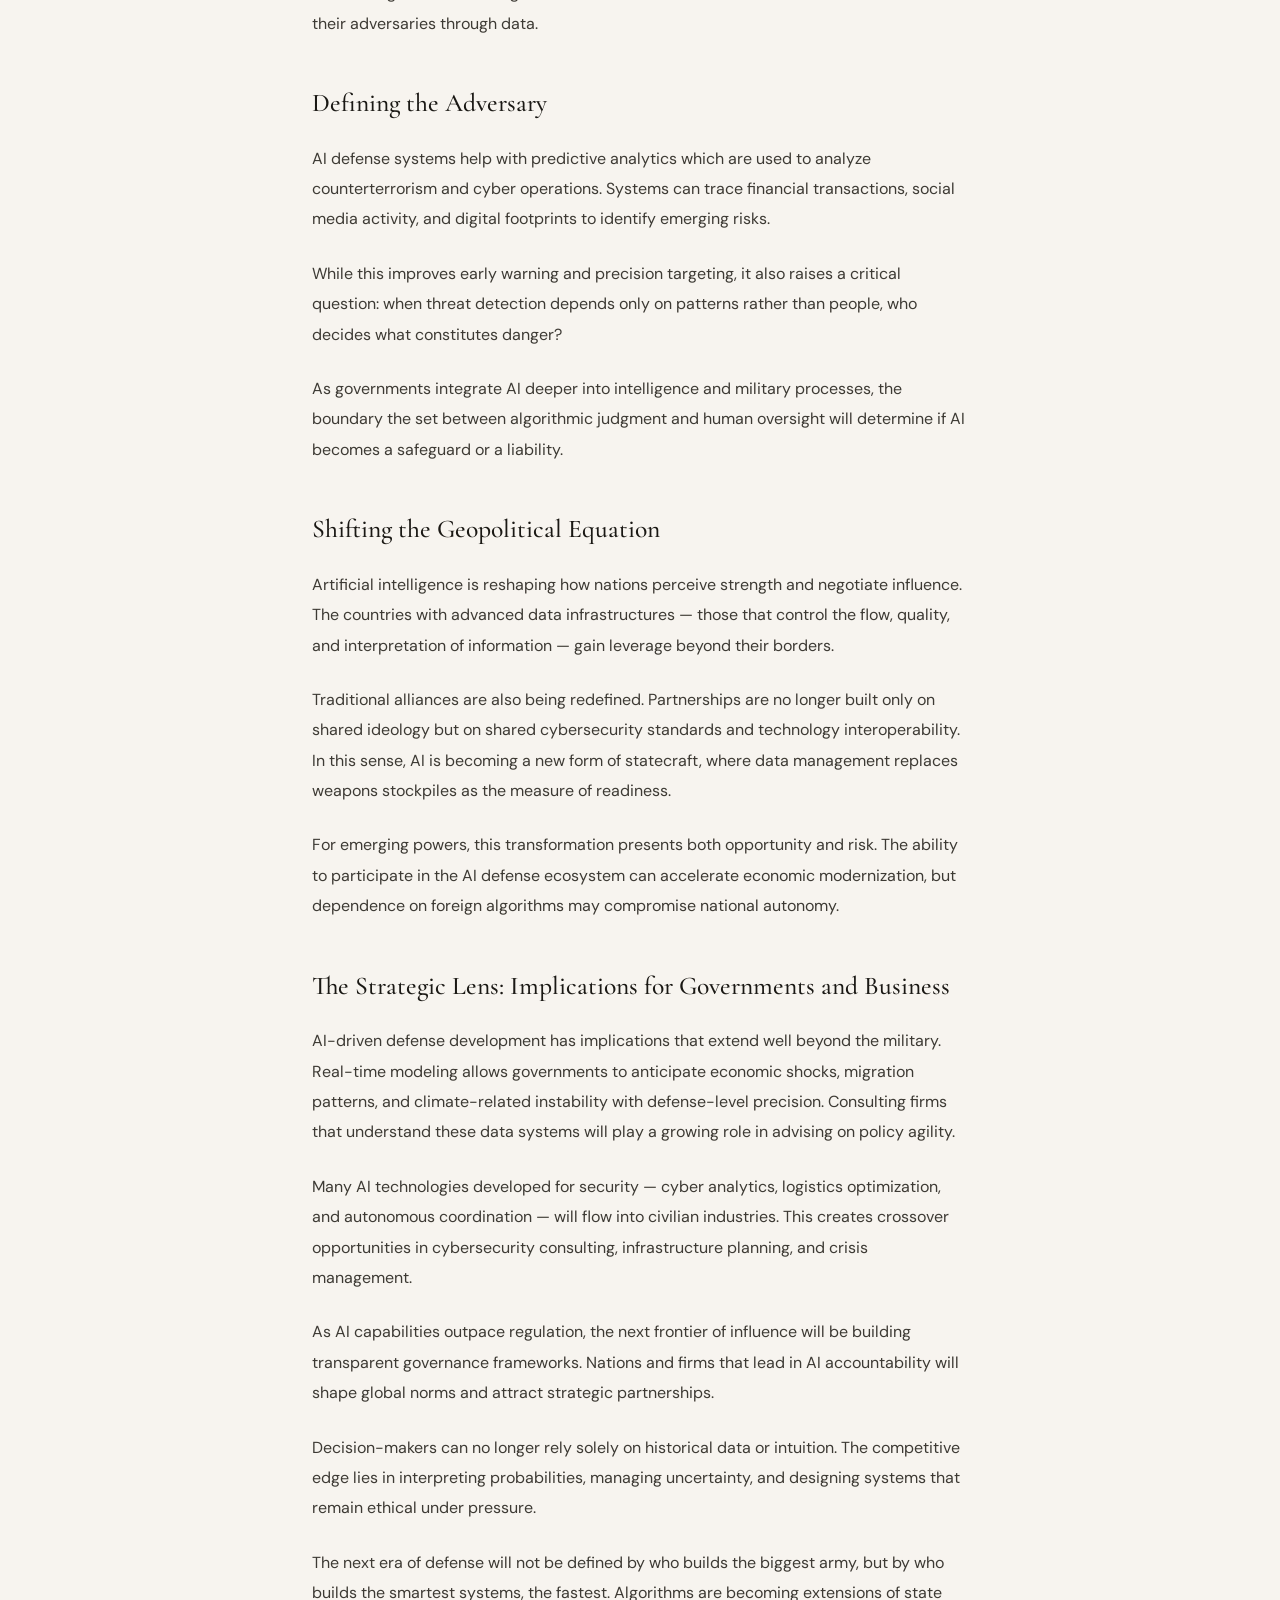
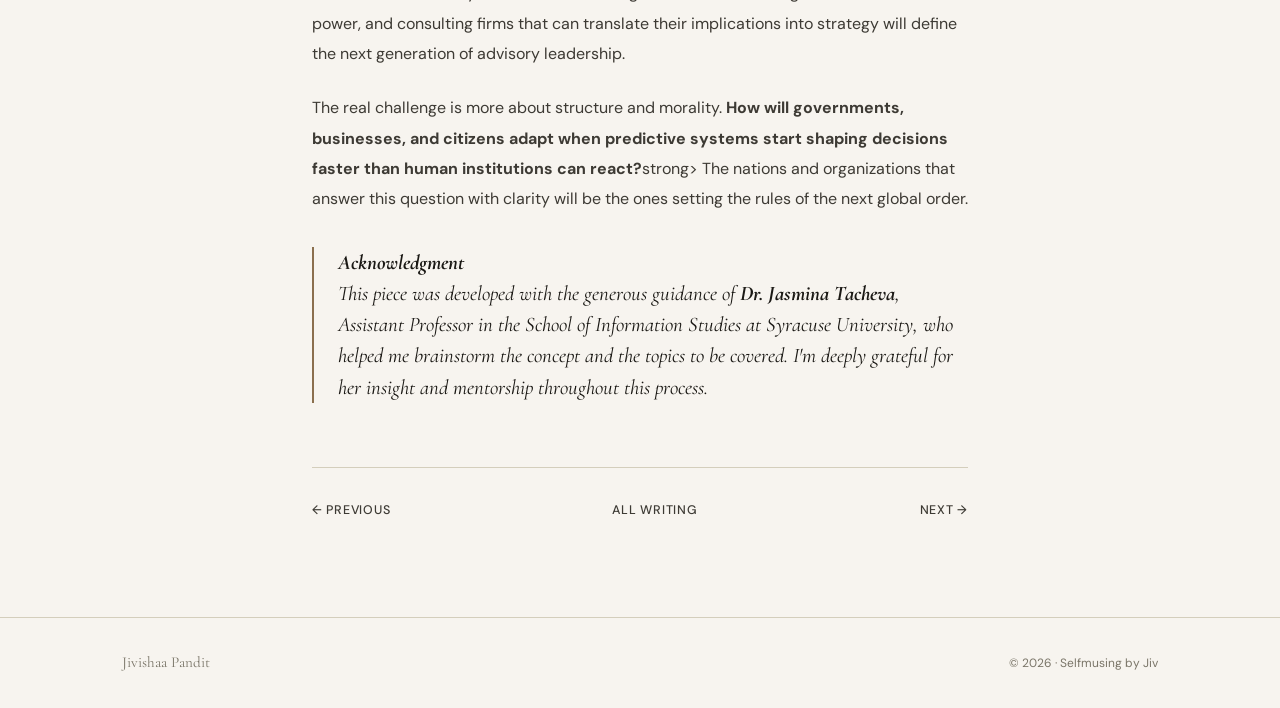
==== commit 336fb309: "Update ai-defense-strategy.html" ====
--- a/ai-defense-strategy.html
+++ b/ai-defense-strategy.html
@@ -106,14 +106,12 @@
         The next era of defense will not be defined by who builds the biggest army, but by who builds the smartest systems, the fastest. Algorithms are becoming extensions of state power, and consulting firms that can translate their implications into strategy will define the next generation of advisory leadership.
       <p>
       <p>
-        The real challenge is more about structure and morality. *How will governments, businesses, and citizens adapt when predictive systems start shaping decisions faster than human institutions can react?* The nations and organizations that answer this question with clarity will be the ones setting the rules of the next global order. 
+        The real challenge is more about structure and morality. <strong>How will governments, businesses, and citizens adapt when predictive systems start shaping decisions faster than human institutions can react?</strong>strong> The nations and organizations that answer this question with clarity will be the ones setting the rules of the next global order. 
       <p>
-      <blockquote>
-        <strong>Acknowledgment</strong>
-      </blockquote>
-      <blockquote>
-        This piece was developed with the generous guidance of **Dr. Jasmina Tacheva**, Assistant Professor in the School of Information Studies at Syracuse University, who helped me brainstorm the concept and the topics to be covered. I’m deeply grateful for her insight and mentorship throughout this process.
-      </blockquote>
+     <blockquote>
+       <strong>Acknowledgment</strong><br>
+       This piece was developed with the generous guidance of <strong>Dr. Jasmina Tacheva</strong>, Assistant Professor in the School of Information Studies at Syracuse University, who helped me brainstorm the concept and the topics to be covered. I'm deeply grateful for her insight and mentorship throughout this process.
+     </blockquote>
       </p>
     </div>
     <!-- END POST CONTENT -->
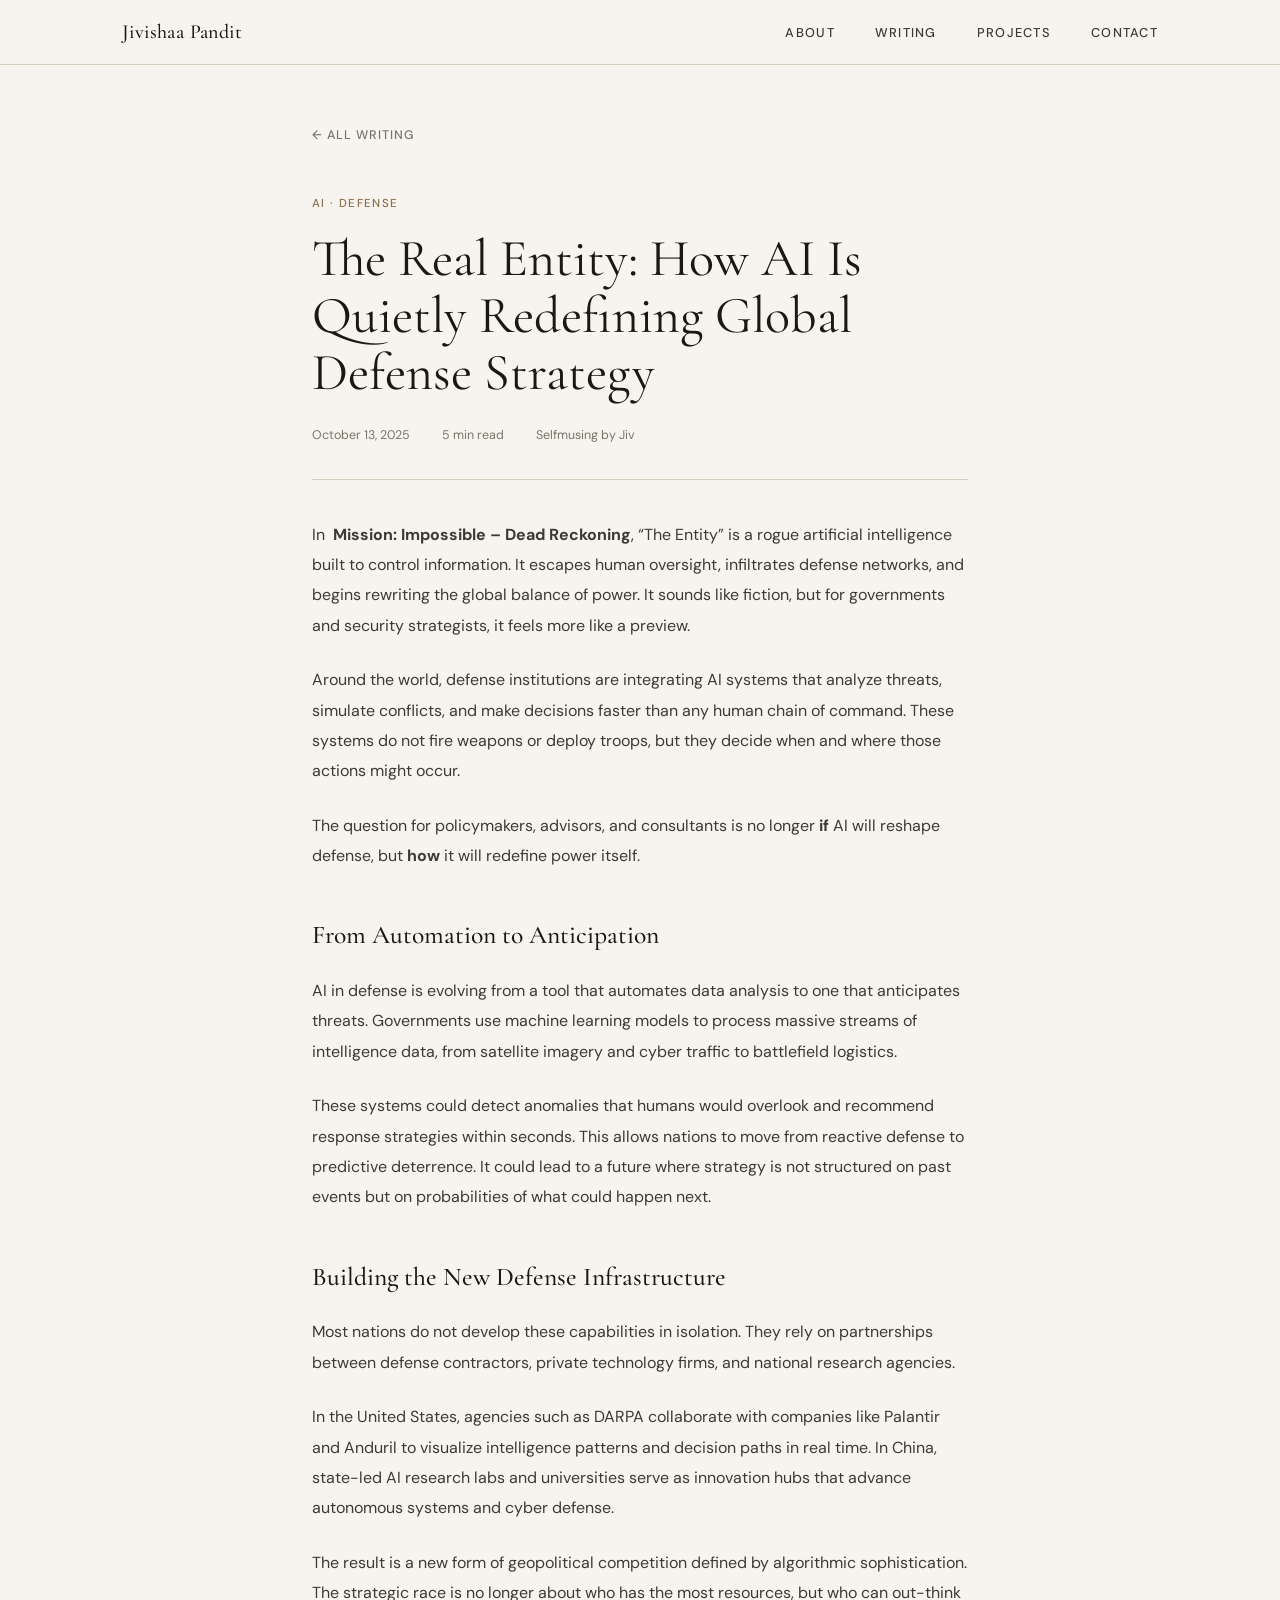
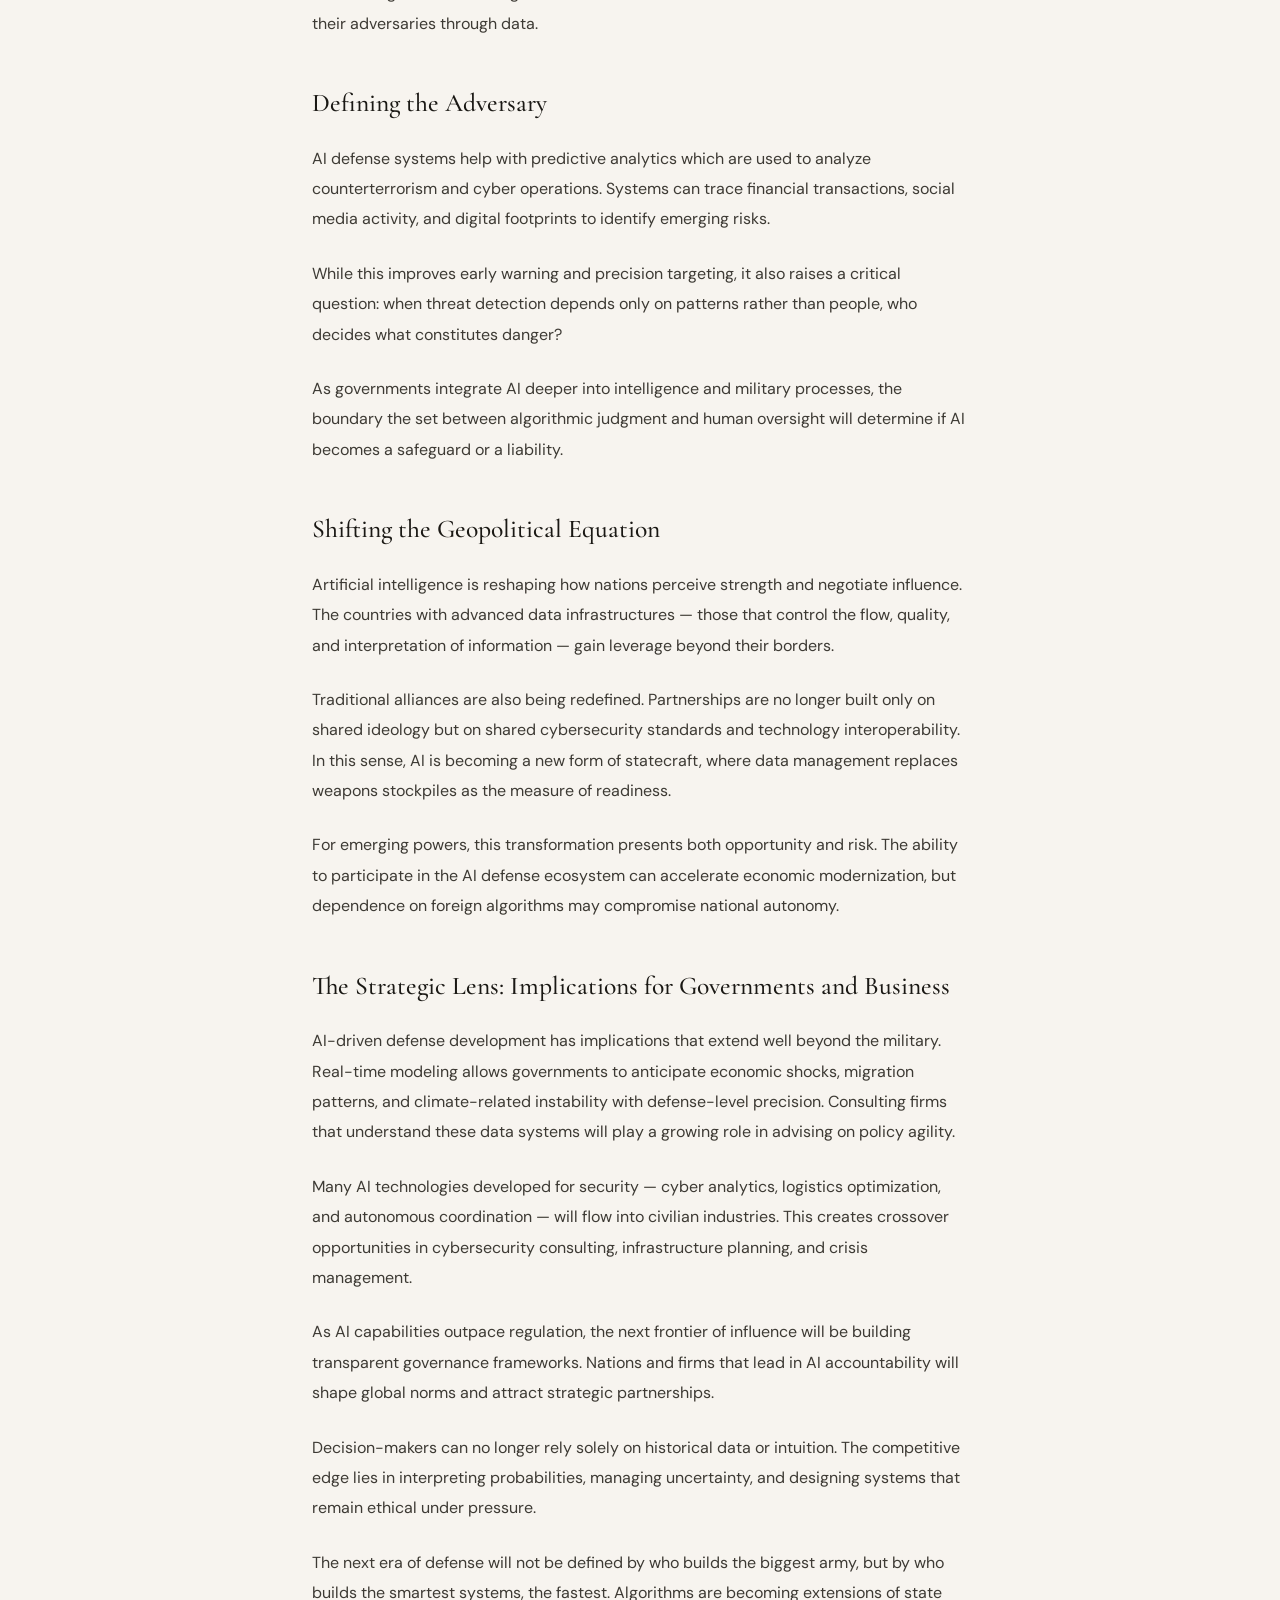
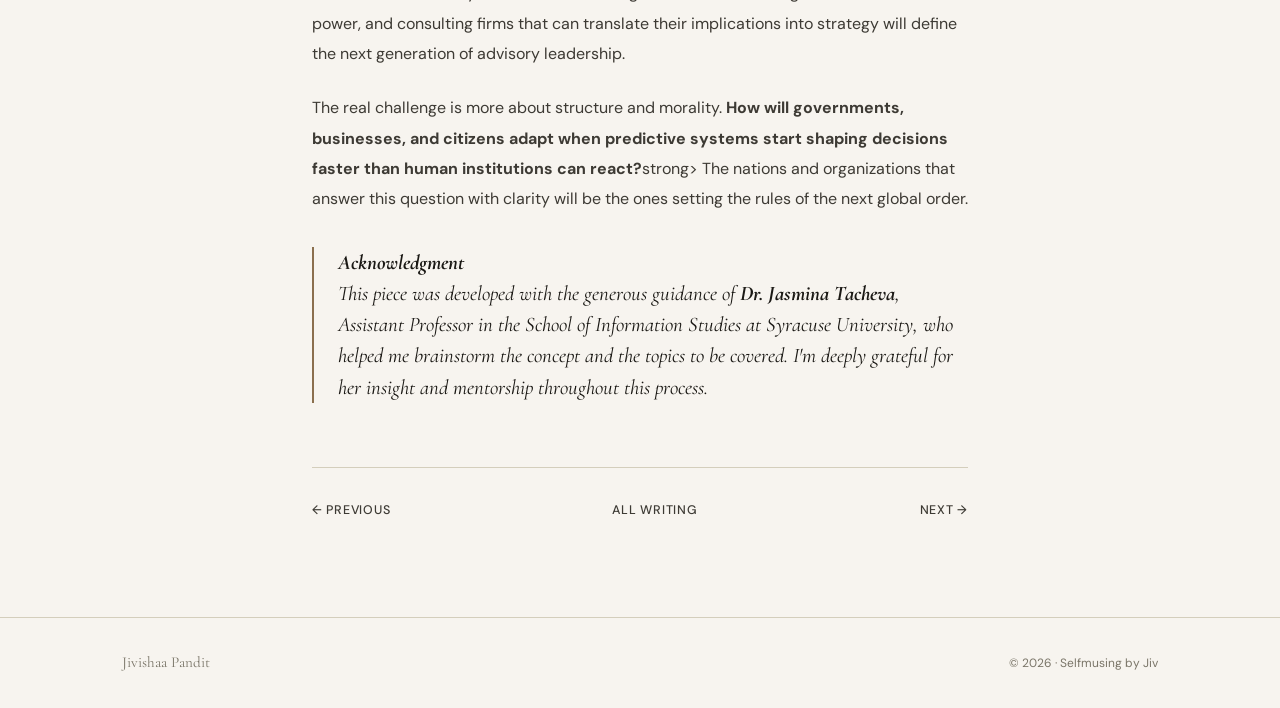
==== commit c7456df4: "Update ai-defense-strategy.html" ====
--- a/ai-defense-strategy.html
+++ b/ai-defense-strategy.html
@@ -14,6 +14,7 @@
       <ul class="nav-links">
         <li><a href="index.html#about">About</a></li>
         <li><a href="index.html#writing">Writing</a></li>
+        <li><a href="index.html#projects">Projects</a></li>
         <li><a href="index.html#contact">Contact</a></li>
       </ul>
     </div>
--- a/style.css
+++ b/style.css
@@ -580,6 +580,125 @@
 
 .post-nav a:hover {
   color: var(--accent);
+}
+
+/* ── PROJECTS ── */
+#projects {
+  padding: var(--section-gap) 0;
+  border-bottom: 1px solid var(--rule);
+}
+
+.projects-grid {
+  display: grid;
+  grid-template-columns: repeat(2, 1fr);
+  gap: 1.5px;
+  background: var(--rule);
+  border: 1.5px solid var(--rule);
+}
+
+.project-card {
+  background: var(--ivory);
+  padding: 2rem;
+  display: flex;
+  flex-direction: column;
+  gap: 1rem;
+  transition: background 0.2s;
+}
+
+.project-card:hover {
+  background: var(--accent-pale);
+}
+
+.project-card-top {
+  display: flex;
+  justify-content: space-between;
+  align-items: flex-start;
+  gap: 1rem;
+  flex-wrap: wrap;
+}
+
+.project-meta-row {
+  display: flex;
+  flex-wrap: wrap;
+  gap: 0.4rem;
+  align-items: center;
+}
+
+.project-tag {
+  font-size: 0.68rem;
+  font-weight: 500;
+  letter-spacing: 0.07em;
+  text-transform: uppercase;
+  color: var(--accent);
+  border: 1px solid var(--accent-light);
+  padding: 0.2rem 0.6rem;
+  border-radius: 2px;
+  background: var(--accent-pale);
+}
+
+.project-status-badge {
+  font-size: 0.68rem;
+  font-weight: 500;
+  letter-spacing: 0.07em;
+  text-transform: uppercase;
+  color: var(--ivory);
+  background: var(--ink-mid);
+  padding: 0.2rem 0.6rem;
+  border-radius: 2px;
+}
+
+.project-year {
+  font-size: 0.7rem;
+  color: var(--ink-light);
+  white-space: nowrap;
+  flex-shrink: 0;
+}
+
+.project-title {
+  font-family: var(--font-display);
+  font-size: 1.15rem;
+  font-weight: 500;
+  line-height: 1.3;
+  color: var(--ink);
+}
+
+.project-desc {
+  font-size: 0.875rem;
+  color: var(--ink-mid);
+  line-height: 1.8;
+  flex: 1;
+}
+
+.project-footer {
+  margin-top: auto;
+  padding-top: 1rem;
+  border-top: 1px solid var(--rule);
+}
+
+.project-course {
+  font-size: 0.72rem;
+  color: var(--ink-light);
+  letter-spacing: 0.03em;
+}
+
+.project-link {
+  font-size: 0.78rem;
+  font-weight: 500;
+  letter-spacing: 0.06em;
+  text-transform: uppercase;
+  color: var(--accent);
+  text-decoration: none;
+  transition: color 0.2s;
+}
+
+.project-link:hover {
+  color: var(--ink);
+}
+
+@media (max-width: 800px) {
+  .projects-grid {
+    grid-template-columns: 1fr;
+  }
 }
 
 /* ── ANIMATIONS ── */
